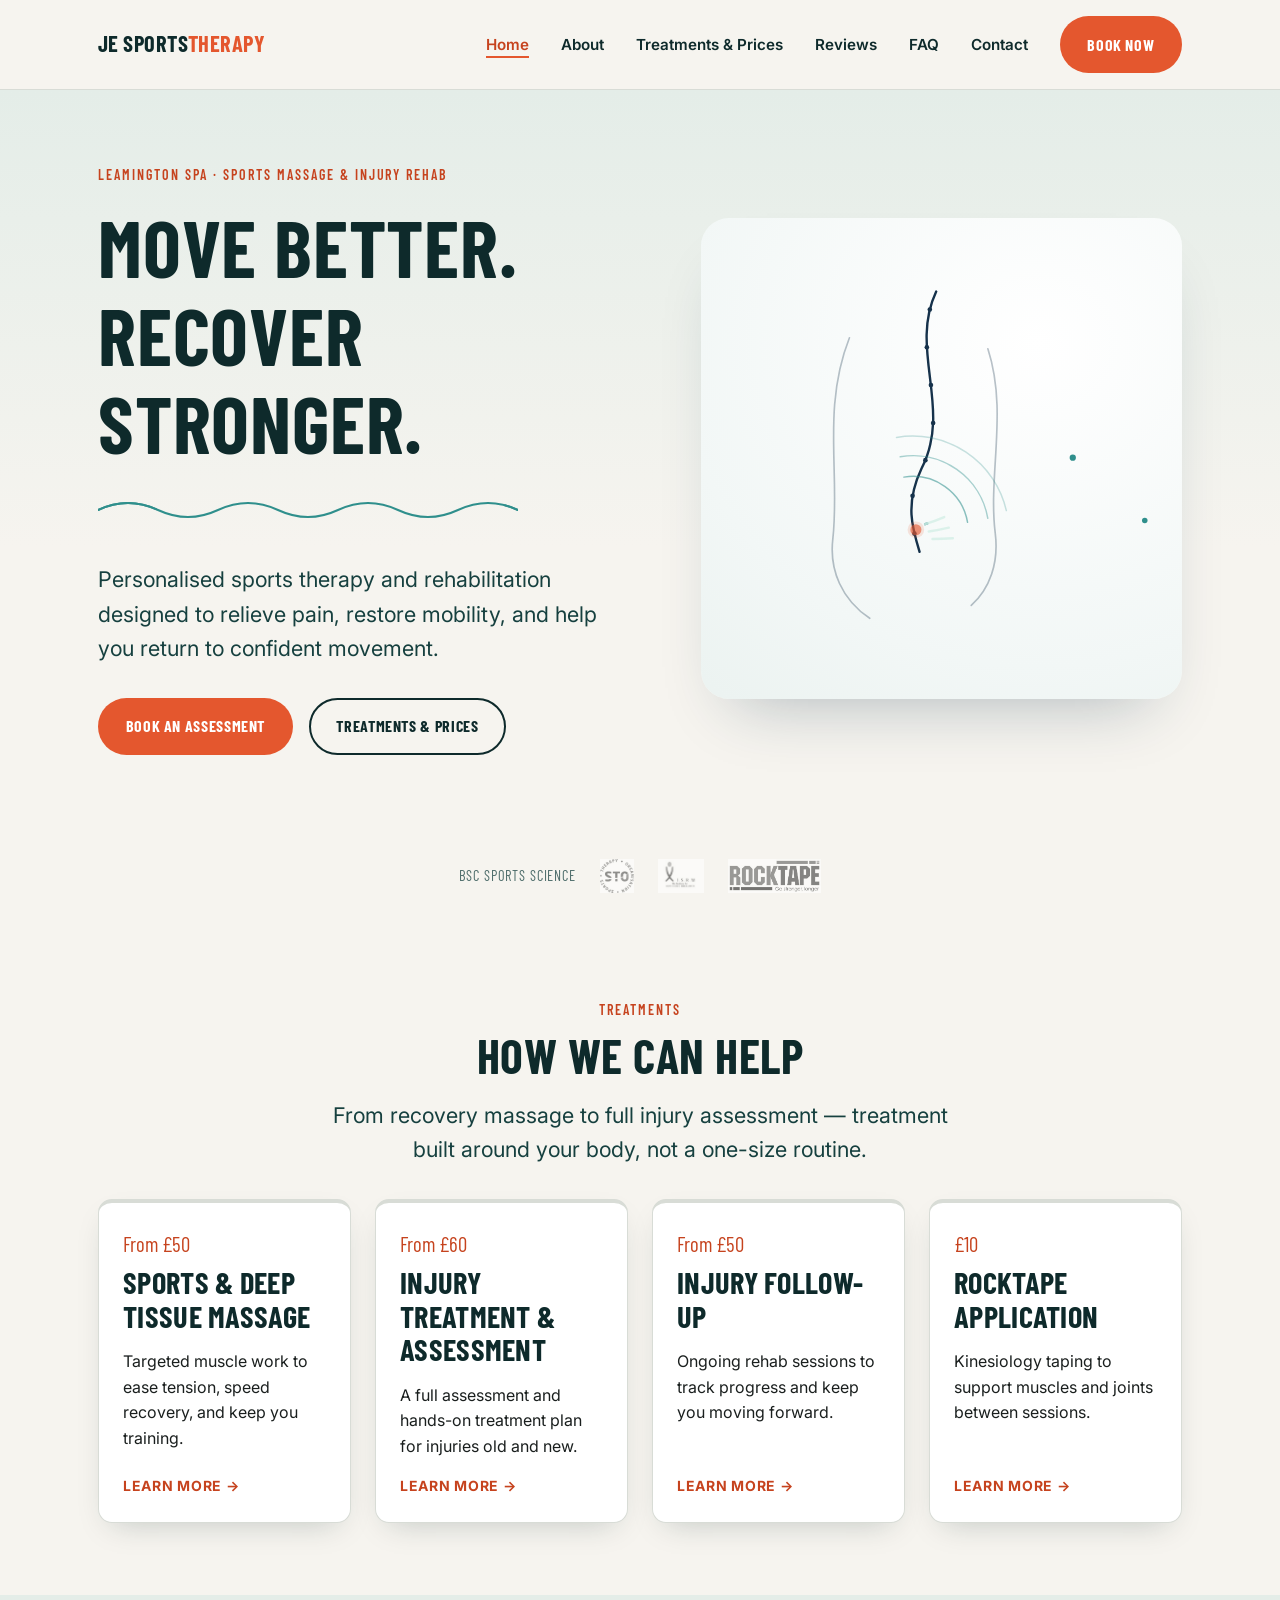
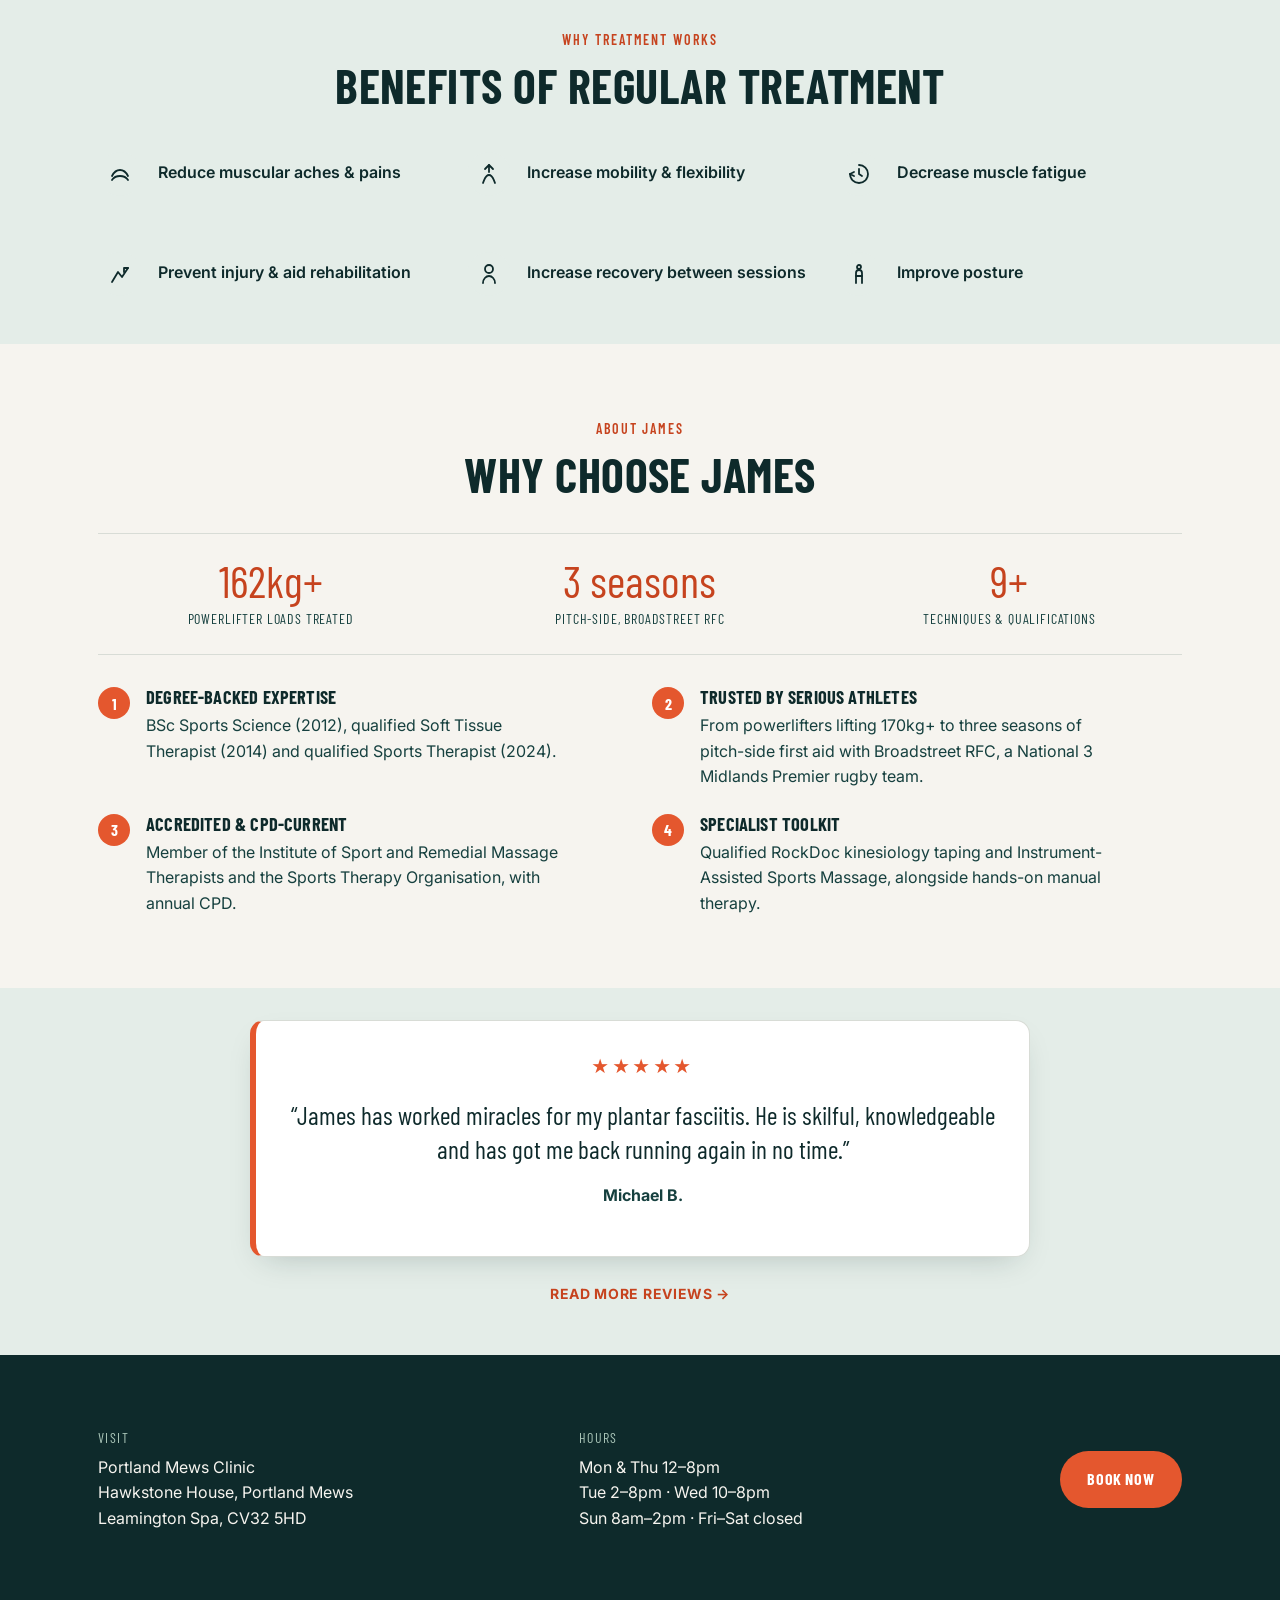
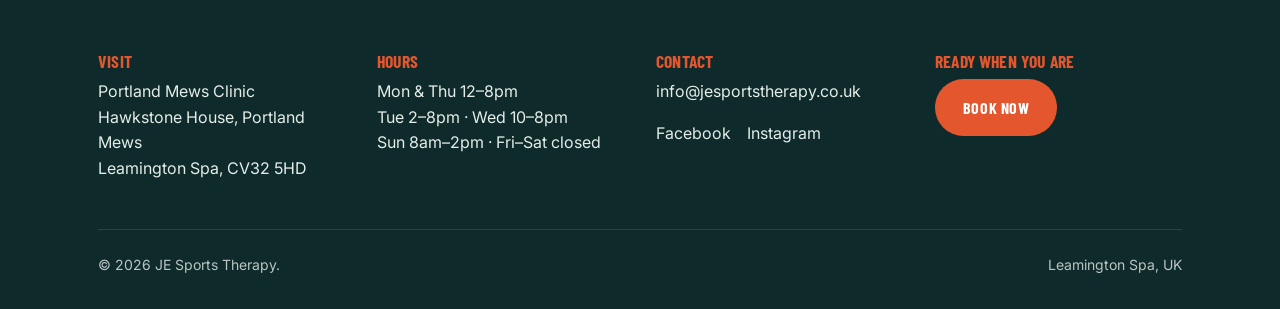
==== index.html @ d420718e "Rebuild hero as premium GSAP mobility diagram Replace the stick-figure SVG with a refined, abstract " ====
<!DOCTYPE html>
<html lang="en" class="no-js">
<head>
<meta charset="UTF-8">
<meta name="viewport" content="width=device-width, initial-scale=1">
<title>JE Sports Therapy | Sports Massage & Injury Rehab, Leamington Spa</title>
<meta name="description" content="Sports massage and injury rehabilitation in Leamington Spa with James Egginton — BSc Sports Science, qualified Sports Therapist. Book online today.">
<meta property="og:title" content="JE Sports Therapy | Leamington Spa">
<meta property="og:description" content="Move better. Recover faster. Sports massage and injury rehabilitation with James Egginton in Leamington Spa.">
<meta property="og:type" content="website">
<meta name="theme-color" content="#0E2A2B">
<link rel="icon" type="image/svg+xml" href="assets/img/favicon.svg">
<link rel="canonical" href="index.html">
<link rel="preconnect" href="https://fonts.googleapis.com">
<link rel="preconnect" href="https://fonts.gstatic.com" crossorigin>
<link href="https://fonts.googleapis.com/css2?family=Barlow+Condensed:wght@500;600;700&family=Inter:wght@400;500;600&display=swap" rel="stylesheet">
<link rel="stylesheet" href="assets/css/tokens.css">
<link rel="stylesheet" href="assets/css/main.css">
</head>
<body>
<a class="skip-link" href="#main">Skip to content</a>
<div class="scroll-progress" aria-hidden="true"><div class="scroll-progress__fill"></div></div>
<header class="site-header">
  <div class="container nav">
    <a class="nav__brand" href="index.html">JE Sports<span>Therapy</span></a>
    <button class="nav__toggle" aria-expanded="false" aria-controls="primary-nav" aria-label="Toggle menu">
      <span class="nav__toggle-icon"></span>
    </button>
    <ul class="nav__menu" id="primary-nav">
      <li><a href="index.html" aria-current="page">Home</a></li>
      <li><a href="about.html">About</a></li>
      <li><a href="treatments.html">Treatments &amp; Prices</a></li>
      <li><a href="reviews.html">Reviews</a></li>
      <li><a href="faq.html">FAQ</a></li>
      <li><a href="contact.html">Contact</a></li>
      <li><a class="btn btn--primary" href="https://bookings.rehabguru.com/ad3cec81c13830ea1363b7018253817f%3A33ec59064610941230f86f7d8b0f9f9fd371bcbf771bc233bffc8da3ef31e993" target="_blank" rel="noopener">Book Now</a></li>
    </ul>
  </div>
</header>

<main id="main">
<style>
  /* ==========================================================================
     Home page — hero SVG animation + page-specific layout
     Scoped to index.html only.
     ========================================================================== */

  /* ---- Hero ---- */
  .hero {
    position: relative;
    padding-block: var(--space-6) var(--space-6);
    overflow: hidden;
    background: linear-gradient(180deg, var(--color-sage-light) 0%, var(--color-bone) 62%);
  }
  .hero__inner {
    display: grid;
    grid-template-columns: 1.05fr 0.95fr;
    gap: var(--space-6);
    align-items: center;
  }
  .hero__eyebrow { margin-bottom: var(--space-2); }
  .hero__title {
    font-size: var(--fs-h1);
    margin-bottom: var(--space-3);
  }
  .hero__title .line { display: block; overflow: hidden; }
  .hero__title .line span {
    display: inline-block;
    opacity: 1;
    transform: none;
  }
  .hero__pulse {
    display: block;
    width: min(420px, 90%);
    height: 40px;
    margin: 0 0 var(--space-4);
  }
  .hero__pulse path {
    fill: none;
    stroke: #2f8f8c;
    stroke-width: 2;
    stroke-linecap: round;
    stroke-linejoin: round;
  }
  .hero__lead { margin-bottom: var(--space-4); }
  .hero__ctas {
    display: flex;
    flex-wrap: wrap;
    gap: var(--space-2);
  }

  .hero__art {
    position: relative;
    display: flex;
    align-items: center;
    justify-content: center;
    min-height: 340px;
  }
  .hero__art-frame {
    position: relative;
    width: min(500px, 100%);
    aspect-ratio: 1 / 1;
    border-radius: var(--radius-lg);
    overflow: hidden;
    background: radial-gradient(135% 120% at 70% 26%,
                  #ffffff 0%, #f2f7f6 56%, #e6efec 100%);
    box-shadow: 0 34px 64px -34px rgba(18, 50, 75, 0.32);
    display: flex;
    align-items: center;
    justify-content: center;
  }

  /* ==== Premium physiotherapy "mobility" animation =========================
     An abstract, elegant mobility diagram — not a figure. A suggested spine
     with vertebra nodes, soft torso contours, a set of range-of-motion arcs,
     a subtle warm "stiffness" point on the lower back, and layered gradient
     motion waves that flow out to the right (stiffness -> mobility). The draw
     + loop are handled by GSAP (script at the end of this file). This CSS only
     defines the RESTING (final) look, so if JS is off or the user prefers
     reduced motion, the full, correct diagram is shown — nothing hidden.

     Tune colours here; tune timing/positions via the CONFIG in the script. */
  .hero-anim {
    --c-navy:  #16324b;   /* deep navy — anatomical lines   */
    --c-teal:  #2f8f8c;   /* teal                           */
    --c-blue:  #5c9cc4;   /* soft blue                      */
    --c-green: #9fd0b4;   /* pale green                     */
    --c-pain:  var(--color-orange); /* muted warm accent    */
    width: 96%;
    height: 96%;
    overflow: visible;
  }

  /* Anatomical lines: spine + soft torso contours */
  .anim-line {
    fill: none; stroke: var(--c-navy);
    stroke-width: 2.6; stroke-linecap: round; stroke-linejoin: round;
  }
  .anim-contour {
    fill: none; stroke: var(--c-navy);
    stroke-width: 1.8; stroke-linecap: round; opacity: 0.3;
  }

  /* Range-of-motion arcs */
  .anim-arc { fill: none; stroke: var(--c-teal); stroke-width: 1.6; stroke-linecap: round; }
  .anim-arc--1 { opacity: 0.55; }
  .anim-arc--2 { opacity: 0.4; }
  .anim-arc--3 { opacity: 0.26; }

  /* Flowing motion waves (calm base) + a travelling highlight glow */
  .anim-wave { fill: none; stroke: url(#flowGrad); stroke-linecap: round; }
  .anim-wave--a { stroke-width: 2.6; opacity: 0.92; }
  .anim-wave--b { stroke-width: 2.3; opacity: 0.72; }
  .anim-wave--c { stroke-width: 2.0; opacity: 0.55; }
  .anim-wave--d { stroke-width: 1.7; opacity: 0.4; }
  .anim-glow { fill: none; stroke: #d3efe6; stroke-width: 2.6; stroke-linecap: round; opacity: 0; }

  /* Nodes: vertebrae + wave points */
  .anim-node { fill: var(--c-navy); }
  .anim-node--soft { fill: var(--c-teal); opacity: 0.85; }

  /* Stiffness / "pain" point — subtle warm accent, never dominant */
  .pain-halo { fill: var(--c-pain); opacity: 0.14; }
  .pain-dot  { fill: var(--c-pain); }
  .pain-halo, .pain-dot { transform-box: fill-box; transform-origin: center; }

  /* ---- Motion layer: only when the user allows animation ---- */
  @media (prefers-reduced-motion: no-preference) {
    .hero__title .line span {
      opacity: 0;
      transform: translateY(0.5em);
      animation: hero-word-in 0.7s var(--ease-out) forwards;
    }
    .hero__title .line:nth-child(1) span { animation-delay: 0.05s; }
    .hero__title .line:nth-child(2) span { animation-delay: 0.13s; }

    .hero__lead { opacity: 0; animation: hero-fade-up 0.7s var(--ease-out) 0.32s forwards; }
    .hero__ctas { opacity: 0; animation: hero-fade-up 0.7s var(--ease-out) 0.42s forwards; }
    .hero__pulse { opacity: 0; animation: hero-fade-up 0.5s var(--ease-out) 0.24s forwards; }

    .hero__art-frame {
      opacity: 0;
      transform: scale(0.96);
      animation: hero-fade-up 0.8s var(--ease-out) 0.2s forwards;
    }
    /* The mobility diagram itself (spine, arcs, waves, point) is animated by
       GSAP — see the script at the end of the file. */

    .hero__pulse-line {
      stroke-dasharray: 480;
      stroke-dashoffset: 480;
      animation: hero-pulse-draw 1s var(--ease-out) 0.15s forwards;
    }
    .hero__pulse-loop {
      opacity: 0;
      stroke-dasharray: 60 360;
      stroke-dashoffset: 0;
      animation: hero-fade-up 0.4s var(--ease-out) 1.2s forwards,
                 hero-pulse-loop 2.6s linear 1.4s infinite;
    }
  }

  @keyframes hero-word-in {
    to { opacity: 1; transform: translateY(0); }
  }
  @keyframes hero-fade-up {
    from { opacity: 0; transform: translateY(10px); }
    to { opacity: 1; transform: translateY(0); }
  }
  @keyframes hero-pulse-draw {
    to { stroke-dashoffset: 0; }
  }
  @keyframes hero-pulse-loop {
    from { stroke-dashoffset: 0; }
    to { stroke-dashoffset: -440; }
  }

  @media (max-width: 899px) {
    .hero__inner { grid-template-columns: 1fr; gap: var(--space-5); }
    .hero__art { order: -1; min-height: 220px; }
    .hero__art-frame { width: min(320px, 80%); }
  }

  /* ---- Stat strip ---- */
  .stat-strip {
    display: grid;
    grid-template-columns: repeat(3, 1fr);
    gap: var(--space-3);
    text-align: center;
    margin-block: var(--space-4);
    padding: var(--space-3) 0;
    border-top: 1px solid var(--color-line);
    border-bottom: 1px solid var(--color-line);
  }
  .stat-strip__num {
    font-family: var(--font-display);
    font-size: clamp(2rem, 3vw + 1rem, 2.8rem);
    color: var(--color-orange-dark);
    line-height: 1;
  }
  .stat-strip__label {
    font-size: var(--fs-small);
    text-transform: uppercase;
    letter-spacing: 0.06em;
    color: var(--color-petrol-light);
    font-family: var(--font-display);
    margin-top: 0.35em;
  }
  @media (max-width: 639px) {
    .stat-strip { grid-template-columns: 1fr; gap: var(--space-2); }
  }

  /* ---- Benefit icons ---- */
  .benefit {
    display: flex;
    align-items: flex-start;
    gap: var(--space-2);
    padding: var(--space-2) 0;
  }
  .benefit__icon {
    flex-shrink: 0;
    width: 44px;
    height: 44px;
    border-radius: 50%;
    background: var(--color-sage-light);
    color: var(--color-petrol);
    display: flex;
    align-items: center;
    justify-content: center;
  }
  .benefit__icon svg {
    width: 24px;
    height: 24px;
    stroke: currentColor;
    fill: none;
    stroke-width: 1.8;
    stroke-linecap: round;
    stroke-linejoin: round;
  }
  .benefit__label {
    font-weight: 600;
    color: var(--color-petrol);
    padding-top: 0.5em;
  }

  /* ---- Why choose James ---- */
  .why-grid {
    display: grid;
    grid-template-columns: repeat(2, 1fr);
    gap: var(--space-3);
  }
  .why-item {
    display: flex;
    gap: var(--space-2);
    align-items: flex-start;
  }
  .why-item__mark {
    flex-shrink: 0;
    width: 32px;
    height: 32px;
    border-radius: 50%;
    background: var(--color-orange);
    color: var(--color-white);
    font-family: var(--font-display);
    font-weight: 700;
    display: flex;
    align-items: center;
    justify-content: center;
    font-size: 1rem;
  }
  .why-item h3 { margin-bottom: 0.3em; font-size: 1.15rem; }
  .why-item p { margin: 0; color: var(--color-petrol-light); max-width: 42ch; }
  @media (max-width: 639px) {
    .why-grid { grid-template-columns: 1fr; }
  }

  /* ---- Review ---- */
  .review-card {
    max-width: 780px;
    margin-inline: auto;
    background: var(--color-white);
    border: 1px solid var(--color-line);
    border-left: 6px solid var(--color-orange);
    border-radius: var(--radius-md);
    padding: var(--space-4) var(--space-4);
    box-shadow: var(--shadow-card);
    text-align: center;
  }
  .review-card__quote {
    font-family: var(--font-display);
    font-size: clamp(1.25rem, 1.4vw + 1rem, 1.6rem);
    color: var(--color-petrol);
    line-height: 1.35;
    margin: 0 0 var(--space-2);
  }
  .review-card__quote::before { content: "\201C"; }
  .review-card__quote::after { content: "\201D"; }
  .review-card__stars {
    color: var(--color-orange);
    letter-spacing: 0.15em;
    margin-bottom: var(--space-2);
    font-size: 1.1rem;
  }
  .review-card__author {
    font-weight: 700;
    color: var(--color-petrol-light);
  }

  /* ---- Visit strip ---- */
  .visit {
    background: var(--color-petrol);
    color: var(--color-bone);
  }
  .visit h2 { color: var(--color-white); }
  .visit__grid {
    display: grid;
    grid-template-columns: 1fr 1fr auto;
    gap: var(--space-4);
    align-items: center;
  }
  .visit address { font-style: normal; }
  .visit__label {
    font-family: var(--font-display);
    text-transform: uppercase;
    letter-spacing: 0.1em;
    color: var(--color-sage);
    font-size: var(--fs-small);
    margin-bottom: 0.4em;
    display: block;
  }
  @media (max-width: 899px) {
    .visit__grid { grid-template-columns: 1fr; text-align: left; }
  }

  /* Services / benefits card link */
  .service-card {
    display: flex;
    flex-direction: column;
    height: 100%;
  }
  .service-card__price {
    font-family: var(--font-display);
    color: var(--color-orange-dark);
    font-size: 1.3rem;
    margin-bottom: 0.3em;
  }
  .service-card p.desc { flex-grow: 1; }
  .service-card__link {
    color: var(--color-orange-dark);
    font-weight: 700;
    text-decoration: none;
    font-size: var(--fs-small);
    text-transform: uppercase;
    letter-spacing: 0.05em;
  }
  .service-card__link:hover { text-decoration: underline; }
</style>

<!-- ================= HERO ================= -->
<section class="hero">
  <div class="container hero__inner">
    <div>
      <span class="eyebrow hero__eyebrow">Leamington Spa &middot; Sports Massage &amp; Injury Rehab</span>
      <h1 class="hero__title">
        <span class="line"><span>Move Better.</span></span>
        <span class="line"><span>Recover Stronger.</span></span>
      </h1>
      <svg class="hero__pulse" viewBox="0 0 420 40" aria-hidden="true" focusable="false">
        <path class="hero__pulse-line" d="M0 20 Q 30 6 60 20 T 120 20 T 180 20 T 240 20 T 300 20 T 360 20 T 420 20" />
        <path class="hero__pulse-loop" d="M0 20 Q 30 6 60 20 T 120 20 T 180 20 T 240 20 T 300 20 T 360 20 T 420 20" />
      </svg>
      <p class="lead hero__lead">Personalised sports therapy and rehabilitation designed to relieve pain, restore mobility, and help you return to confident movement.</p>
      <div class="hero__ctas">
        <a class="btn btn--primary" href="https://bookings.rehabguru.com/ad3cec81c13830ea1363b7018253817f%3A33ec59064610941230f86f7d8b0f9f9fd371bcbf771bc233bffc8da3ef31e993" target="_blank" rel="noopener">Book an Assessment</a>
        <a class="btn btn--ghost" href="treatments.html">Treatments &amp; Prices</a>
      </div>
    </div>
    <div class="hero__art" aria-hidden="true">
      <div class="hero__art-frame">
        <!-- ===== Premium abstract "mobility" diagram (drawn & looped by GSAP) ===== -->
        <svg class="hero-anim" viewBox="0 0 500 500" preserveAspectRatio="xMidYMid meet" focusable="false">
          <defs>
            <!-- Motion-wave gradient: teal -> soft blue -> pale green, left to right -->
            <linearGradient id="flowGrad" gradientUnits="userSpaceOnUse" x1="210" y1="320" x2="500" y2="230">
              <stop offset="0"   stop-color="#2f8f8c" />
              <stop offset="0.5" stop-color="#5c9cc4" />
              <stop offset="1"   stop-color="#9fd0b4" />
            </linearGradient>
          </defs>

          <!-- Soft torso contours (back + front) — the body is suggested, not drawn -->
          <path class="anim-contour" d="M150,120 C 120,196 140,268 132,338 C 128,372 142,404 172,424" />
          <path class="anim-contour" d="M300,132 C 322,200 300,268 308,332 C 312,364 302,392 282,410" />

          <!-- Spine: an elegant natural curve; vertebra nodes are placed on it by JS -->
          <path id="spine" class="anim-line" d="M244,70 C 214,134 262,196 228,262 C 210,300 218,326 226,352" />

          <!-- Range-of-motion arcs around the lower-back / hip, opening up & right -->
          <path class="anim-arc anim-arc--1" d="M209,271 A60,60 0 0 1 278,320" />
          <path class="anim-arc anim-arc--2" d="M205,249 A82,82 0 0 1 300,316" />
          <path class="anim-arc anim-arc--3" d="M201,228 A104,104 0 0 1 321,312" />

          <!-- Motion waves: flow out to the right, tight curves easing into broad arcs -->
          <path class="anim-wave anim-wave--a" d="M232,322 C 300,300 330,258 392,250 C 430,245 452,262 486,248" />
          <path class="anim-wave anim-wave--b" d="M236,330 C 316,318 356,274 420,286 C 452,292 470,276 492,290" />
          <path class="anim-wave anim-wave--c" d="M240,338 C 330,338 380,298 470,318 C 484,321 490,318 496,322" />
          <path class="anim-wave anim-wave--d" d="M244,346 C 340,362 402,330 492,352" />

          <!-- Travelling highlight twins of each wave (light pulse of movement) -->
          <path class="anim-glow" d="M232,322 C 300,300 330,258 392,250 C 430,245 452,262 486,248" />
          <path class="anim-glow" d="M236,330 C 316,318 356,274 420,286 C 452,292 470,276 492,290" />
          <path class="anim-glow" d="M240,338 C 330,338 380,298 470,318 C 484,321 490,318 496,322" />

          <!-- Small controlled node points on the flow -->
          <circle class="anim-node anim-node--soft" cx="392" cy="250" r="3.4" />
          <circle class="anim-node anim-node--soft" cx="470" cy="318" r="3" />

          <!-- Vertebra nodes get appended here by the script -->
          <g class="vertebrae"></g>

          <!-- Stiffness / "pain" point on the lower back — subtle warm accent -->
          <circle class="pain-halo" cx="222" cy="328" r="16" />
          <circle class="pain-dot"  cx="222" cy="328" r="6" />
        </svg>
      </div>
    </div>
  </div>
</section>

<!-- ================= TRUST BAR ================= -->
<section class="section--tight" data-reveal="up">
  <div class="container">
    <div class="badge-row">
      <span class="badge">BSc Sports Science</span>
      <span class="badge badge--logo"><img src="assets/img/badges/sports-therapy-organisation.jpg" alt="Sports Therapy Organisation member"></span>
      <span class="badge badge--logo"><img src="assets/img/badges/isrm.jpg" alt="Institute for Soft Tissue Therapists (ISRM) member"></span>
      <span class="badge badge--logo"><img src="assets/img/badges/rocktape.jpg" alt="RockDoc certified — Rocktape kinesiology taping"></span>
    </div>
  </div>
</section>

<!-- ================= SERVICES ================= -->
<section class="section" aria-labelledby="services-heading">
  <div class="container">
    <div class="text-center" data-reveal="up" style="max-width:640px;margin-inline:auto;">
      <span class="eyebrow">Treatments</span>
      <h2 id="services-heading">How we can help</h2>
      <p class="lead" style="margin-inline:auto;">From recovery massage to full injury assessment &mdash; treatment built around your body, not a one-size routine.</p>
    </div>
    <div class="grid grid--4" style="margin-top:var(--space-4);">
      <div class="card service-card" data-reveal="up" data-reveal-delay="1">
        <div class="service-card__price">From &pound;50</div>
        <h3>Sports &amp; Deep Tissue Massage</h3>
        <p class="desc">Targeted muscle work to ease tension, speed recovery, and keep you training.</p>
        <a class="service-card__link" href="treatments.html">Learn more &rarr;</a>
      </div>
      <div class="card service-card" data-reveal="up" data-reveal-delay="2">
        <div class="service-card__price">From &pound;60</div>
        <h3>Injury Treatment &amp; Assessment</h3>
        <p class="desc">A full assessment and hands-on treatment plan for injuries old and new.</p>
        <a class="service-card__link" href="treatments.html">Learn more &rarr;</a>
      </div>
      <div class="card service-card" data-reveal="up" data-reveal-delay="3">
        <div class="service-card__price">From &pound;50</div>
        <h3>Injury Follow-Up</h3>
        <p class="desc">Ongoing rehab sessions to track progress and keep you moving forward.</p>
        <a class="service-card__link" href="treatments.html">Learn more &rarr;</a>
      </div>
      <div class="card service-card" data-reveal="up" data-reveal-delay="4">
        <div class="service-card__price">&pound;10</div>
        <h3>Rocktape Application</h3>
        <p class="desc">Kinesiology taping to support muscles and joints between sessions.</p>
        <a class="service-card__link" href="treatments.html">Learn more &rarr;</a>
      </div>
    </div>
  </div>
</section>

<!-- ================= BENEFITS ================= -->
<section class="section section--tight" style="background:var(--color-sage-light);">
  <div class="container">
    <div class="text-center" data-reveal="up" style="max-width:640px;margin-inline:auto;">
      <span class="eyebrow">Why treatment works</span>
      <h2>Benefits of regular treatment</h2>
    </div>
    <div class="grid grid--3" style="margin-top:var(--space-3);">
      <div class="benefit" data-reveal="up" data-reveal-delay="1">
        <span class="benefit__icon">
          <svg viewBox="0 0 24 24"><path d="M4 14c2-4 4-6 8-6s6 2 8 6" /><path d="M4 18c2-3 4-4 8-4s6 1 8 4" /></svg>
        </span>
        <span class="benefit__label">Reduce muscular aches &amp; pains</span>
      </div>
      <div class="benefit" data-reveal="up" data-reveal-delay="2">
        <span class="benefit__icon">
          <svg viewBox="0 0 24 24"><path d="M12 3v7" /><path d="M8 7l4-4 4 4" /><path d="M6 21c2-6 4-8 6-8s4 2 6 8" /></svg>
        </span>
        <span class="benefit__label">Increase mobility &amp; flexibility</span>
      </div>
      <div class="benefit" data-reveal="up" data-reveal-delay="3">
        <span class="benefit__icon">
          <svg viewBox="0 0 24 24"><path d="M3 12a9 9 0 1 0 9-9" /><path d="M3 12l4-2m-4 2l4 2" /><path d="M12 7v5l3 2" /></svg>
        </span>
        <span class="benefit__label">Decrease muscle fatigue</span>
      </div>
      <div class="benefit" data-reveal="up" data-reveal-delay="4">
        <span class="benefit__icon">
          <svg viewBox="0 0 24 24"><path d="M4 20l6-10 4 5 6-9" /><path d="M20 6h-4v4" /></svg>
        </span>
        <span class="benefit__label">Prevent injury &amp; aid rehabilitation</span>
      </div>
      <div class="benefit" data-reveal="up" data-reveal-delay="1">
        <span class="benefit__icon">
          <svg viewBox="0 0 24 24"><path d="M12 3a4 4 0 0 1 0 8 4 4 0 0 1 0-8z" /><path d="M6 21c0-4 3-7 6-7s6 3 6 7" /></svg>
        </span>
        <span class="benefit__label">Increase recovery between sessions</span>
      </div>
      <div class="benefit" data-reveal="up" data-reveal-delay="2">
        <span class="benefit__icon">
          <svg viewBox="0 0 24 24"><path d="M9 21V11a3 3 0 0 1 6 0v10" /><path d="M9 14h6" /><circle cx="12" cy="5" r="2" /></svg>
        </span>
        <span class="benefit__label">Improve posture</span>
      </div>
    </div>
  </div>
</section>

<!-- ================= WHY CHOOSE JAMES ================= -->
<section class="section">
  <div class="container">
    <div class="text-center" data-reveal="up" style="max-width:640px;margin-inline:auto;">
      <span class="eyebrow">About James</span>
      <h2>Why choose James</h2>
    </div>

    <div class="stat-strip" data-reveal="fade">
      <div>
        <div class="stat-strip__num"><span data-counter="170" data-counter-suffix="kg+">0</span></div>
        <div class="stat-strip__label">Powerlifter loads treated</div>
      </div>
      <div>
        <div class="stat-strip__num"><span data-counter="3" data-counter-suffix=" seasons">0</span></div>
        <div class="stat-strip__label">Pitch-side, Broadstreet RFC</div>
      </div>
      <div>
        <div class="stat-strip__num"><span data-counter="9" data-counter-suffix="+">0</span></div>
        <div class="stat-strip__label">Techniques &amp; qualifications</div>
      </div>
    </div>

    <div class="why-grid" style="margin-top:var(--space-4);">
      <div class="why-item" data-reveal="left" data-reveal-delay="1">
        <span class="why-item__mark">1</span>
        <div>
          <h3>Degree-backed expertise</h3>
          <p>BSc Sports Science (2012), qualified Soft Tissue Therapist (2014) and qualified Sports Therapist (2024).</p>
        </div>
      </div>
      <div class="why-item" data-reveal="right" data-reveal-delay="1">
        <span class="why-item__mark">2</span>
        <div>
          <h3>Trusted by serious athletes</h3>
          <p>From powerlifters lifting 170kg+ to three seasons of pitch-side first aid with Broadstreet RFC, a National 3 Midlands Premier rugby team.</p>
        </div>
      </div>
      <div class="why-item" data-reveal="left" data-reveal-delay="2">
        <span class="why-item__mark">3</span>
        <div>
          <h3>Accredited &amp; CPD-current</h3>
          <p>Member of the Institute of Sport and Remedial Massage Therapists and the Sports Therapy Organisation, with annual CPD.</p>
        </div>
      </div>
      <div class="why-item" data-reveal="right" data-reveal-delay="2">
        <span class="why-item__mark">4</span>
        <div>
          <h3>Specialist toolkit</h3>
          <p>Qualified RockDoc kinesiology taping and Instrument-Assisted Sports Massage, alongside hands-on manual therapy.</p>
        </div>
      </div>
    </div>
  </div>
</section>

<!-- ================= REVIEW ================= -->
<section class="section section--tight" style="background:var(--color-sage-light);">
  <div class="container">
    <div class="review-card" data-reveal="scale">
      <div class="review-card__stars" aria-hidden="true">&#9733;&#9733;&#9733;&#9733;&#9733;</div>
      <p class="review-card__quote">James has worked miracles for my plantar fasciitis. He is skilful, knowledgeable and has got me back running again in no time.</p>
      <p class="review-card__author">Michael B.</p>
    </div>
    <p class="text-center" data-reveal="up" style="margin-top:var(--space-3);">
      <a class="service-card__link" href="reviews.html">Read more reviews &rarr;</a>
    </p>
  </div>
</section>

<!-- ================= VISIT STRIP ================= -->
<section class="section visit">
  <div class="container visit__grid">
    <address data-reveal="up">
      <span class="visit__label">Visit</span>
      Portland Mews Clinic<br>
      Hawkstone House, Portland Mews<br>
      Leamington Spa, CV32 5HD
    </address>
    <div data-reveal="up" data-reveal-delay="1">
      <span class="visit__label">Hours</span>
      Mon &amp; Thu 12&ndash;8pm<br>
      Tue 2&ndash;8pm &middot; Wed 10&ndash;8pm<br>
      Sun 8am&ndash;2pm &middot; Fri&ndash;Sat closed
    </div>
    <div data-reveal="up" data-reveal-delay="2">
      <a class="btn btn--primary" href="https://bookings.rehabguru.com/ad3cec81c13830ea1363b7018253817f%3A33ec59064610941230f86f7d8b0f9f9fd371bcbf771bc233bffc8da3ef31e993" target="_blank" rel="noopener">Book Now</a>
    </div>
  </div>
</section>
</main>

<footer class="site-footer">
  <div class="container">
    <div class="footer-grid">
      <div>
        <h3>Visit</h3>
        <p>Portland Mews Clinic<br>Hawkstone House, Portland Mews<br>Leamington Spa, CV32 5HD</p>
      </div>
      <div>
        <h3>Hours</h3>
        <p>Mon &amp; Thu 12&ndash;8pm<br>Tue 2&ndash;8pm &middot; Wed 10&ndash;8pm<br>Sun 8am&ndash;2pm &middot; Fri&ndash;Sat closed</p>
      </div>
      <div>
        <h3>Contact</h3>
        <p><a href="mailto:info@jesportstherapy.co.uk">info@jesportstherapy.co.uk</a></p>
        <ul class="footer-social">
          <li><a href="https://www.facebook.com/JESporttherapy" target="_blank" rel="noopener">Facebook</a></li>
          <li><a href="https://www.instagram.com/je_sportstherapy/" target="_blank" rel="noopener">Instagram</a></li>
        </ul>
      </div>
      <div>
        <h3>Ready when you are</h3>
        <a class="btn btn--primary" href="https://bookings.rehabguru.com/ad3cec81c13830ea1363b7018253817f%3A33ec59064610941230f86f7d8b0f9f9fd371bcbf771bc233bffc8da3ef31e993" target="_blank" rel="noopener">Book Now</a>
      </div>
    </div>
    <div class="footer-bottom">
      <span>&copy; 2026 JE Sports Therapy.</span>
      <span>Leamington Spa, UK</span>
    </div>
  </div>
</footer>
<script src="assets/js/main.js"></script>

<!-- ===== Premium hero mobility animation (GSAP) =============================
     Draws the abstract diagram in, then loops a gentle pulse on the stiffness
     point and a highlight travelling along each motion wave. All tunable knobs
     live in CONFIG. With JS off or prefers-reduced-motion, the CSS resting
     state already shows the full, correct diagram — so we simply don't animate.
     GSAP is a static CDN script (fine for GitHub Pages). -->
<script src="https://cdnjs.cloudflare.com/ajax/libs/gsap/3.12.5/gsap.min.js"></script>
<script>
(function () {
  "use strict";

  /* ---- Tunable settings ---- */
  var CONFIG = {
    vertebraCount: 7,      // number of nodes placed along the spine
    drawDuration: 1.3,     // seconds to draw the spine/contours
    drawStagger: 0.14,
    arcDuration: 1.0,
    arcStagger: 0.16,
    waveDuration: 1.9,     // seconds to draw the motion waves
    waveStagger: 0.26,
    glowDuration: 3.4,     // seconds for a highlight to travel a wave
    glowStagger: 0.55,
    pulsePeriod: 2.6       // seconds for one stiffness-point pulse
  };

  function init() {
    var svg = document.querySelector('.hero-anim');
    if (!svg) return;
    var SVGNS = 'http://www.w3.org/2000/svg';

    /* Place vertebra nodes precisely on the spine curve (works with or
       without GSAP, so the resting diagram gets them too). */
    var spine = svg.querySelector('#spine');
    var vertGroup = svg.querySelector('.vertebrae');
    if (spine && vertGroup && !vertGroup.childNodes.length) {
      var total = spine.getTotalLength();
      for (var i = 0; i < CONFIG.vertebraCount; i++) {
        var pt = spine.getPointAtLength(total * (i + 0.5) / CONFIG.vertebraCount);
        var c = document.createElementNS(SVGNS, 'circle');
        c.setAttribute('cx', pt.x.toFixed(1));
        c.setAttribute('cy', pt.y.toFixed(1));
        c.setAttribute('r', '2.5');
        c.setAttribute('class', 'anim-node');
        vertGroup.appendChild(c);
      }
    }

    var reduce = window.matchMedia('(prefers-reduced-motion: reduce)').matches;
    if (reduce || !window.gsap) return;   // CSS already shows the final state

    var gsap = window.gsap;
    var lines = svg.querySelectorAll('.anim-line, .anim-contour');
    var arcs  = svg.querySelectorAll('.anim-arc');
    var waves = svg.querySelectorAll('.anim-wave');
    var glows = svg.querySelectorAll('.anim-glow');
    var nodes = svg.querySelectorAll('.anim-node');
    var painDot = svg.querySelector('.pain-dot');
    var painHalo = svg.querySelector('.pain-halo');

    /* Prime "draw-in" paths: a single full-length dash, offset out of view. */
    function prime(el) {
      var L = el.getTotalLength();
      el.style.strokeDasharray = L;
      el.style.strokeDashoffset = L;
      return L;
    }
    lines.forEach(prime);
    arcs.forEach(prime);
    waves.forEach(prime);
    /* Animate opacity + the radius ATTRIBUTE (not transforms) — keeps the SVG
       circles perfectly in place and concentric, which scale transforms don't. */
    gsap.set(nodes, { opacity: 0 });
    gsap.set([painDot, painHalo], { opacity: 0 });

    /* ---- Intro: anatomy, arcs, point, then the motion waves flow out ---- */
    var tl = gsap.timeline({ defaults: { ease: 'power2.out' } });
    tl.to(lines, { strokeDashoffset: 0, duration: CONFIG.drawDuration, stagger: CONFIG.drawStagger })
      .to(nodes, { opacity: 1, duration: 0.5, stagger: 0.05 }, '-=0.7')
      .to(arcs,  { strokeDashoffset: 0, duration: CONFIG.arcDuration, stagger: CONFIG.arcStagger }, '-=0.7')
      .to(painHalo, { opacity: 0.14, duration: 0.6 }, '-=0.8')
      .to(painDot,  { opacity: 1, duration: 0.5 }, '-=0.45')
      .to(waves, { strokeDashoffset: 0, duration: CONFIG.waveDuration, stagger: CONFIG.waveStagger, ease: 'power1.inOut' }, '-=0.5');

    /* ---- Loop: gentle pulse on the stiffness point (radius, not scale) ---- */
    gsap.to(painDot, {
      attr: { r: 4.4 }, duration: CONFIG.pulsePeriod / 2,
      ease: 'sine.inOut', yoyo: true, repeat: -1, delay: 2.4
    });
    gsap.fromTo(painHalo,
      { attr: { r: 9 }, opacity: 0.26 },
      { attr: { r: 34 }, opacity: 0, duration: CONFIG.pulsePeriod,
        ease: 'sine.out', repeat: -1, delay: 2.4 });

    /* ---- Loop: a soft highlight travels along each wave (movement flowing) ---- */
    glows.forEach(function (g, i) {
      var L = g.getTotalLength();
      g.style.strokeDasharray = '22 ' + L;   // one short segment + long gap
      g.style.strokeDashoffset = 0;
      gsap.set(g, { opacity: 0.8 });
      gsap.to(g, {
        strokeDashoffset: -(L + 22),
        duration: CONFIG.glowDuration + i * 0.5,
        ease: 'none', repeat: -1, delay: 2.6 + i * CONFIG.glowStagger
      });
    });
  }

  if (document.readyState === 'loading') {
    document.addEventListener('DOMContentLoaded', init);
  } else {
    init();
  }
})();
</script>
</body>
</html>
---- assets/css/tokens.css ----
/* ==========================================================================
   Design tokens — JE Sports Therapy
   Palette: clinical trust (petrol) + athletic energy (tape orange) + recovery calm (sage)
   ========================================================================== */

:root {
  /* Colors */
  --color-petrol: #0E2A2B;
  --color-petrol-light: #16403F;
  --color-bone: #F6F4EF;
  --color-orange: #E4572E;
  --color-orange-dark: #C6431E;
  --color-sage: #A9C5B8;
  --color-sage-light: #E4EDE8;
  --color-ink: #1A1F1E;
  --color-line: #D8DCD6;
  --color-white: #FFFFFF;

  /* Typography */
  --font-display: "Barlow Condensed", "Arial Narrow", sans-serif;
  --font-body: "Inter", -apple-system, BlinkMacSystemFont, "Segoe UI", sans-serif;

  --fs-h1: clamp(2.6rem, 5vw + 1rem, 5rem);
  --fs-h2: clamp(1.9rem, 3vw + 1rem, 3rem);
  --fs-h3: clamp(1.4rem, 1.5vw + 1rem, 1.9rem);
  --fs-lead: clamp(1.1rem, 1vw + 0.8rem, 1.35rem);
  --fs-body: 1rem;
  --fs-small: 0.875rem;

  --lh-tight: 1.1;
  --lh-body: 1.6;

  /* Spacing scale */
  --space-1: 0.5rem;
  --space-2: 1rem;
  --space-3: 1.5rem;
  --space-4: 2rem;
  --space-5: 3rem;
  --space-6: 4.5rem;
  --space-7: 7rem;

  /* Layout */
  --container-width: 1180px;
  --container-pad: clamp(1.25rem, 4vw, 3rem);
  --radius-sm: 6px;
  --radius-md: 14px;
  --radius-lg: 28px;

  /* Shadows */
  --shadow-card: 0 12px 30px -14px rgba(14, 42, 43, 0.25);
  --shadow-card-hover: 0 20px 40px -14px rgba(14, 42, 43, 0.35);

  /* Motion */
  --ease-out: cubic-bezier(0.22, 1, 0.36, 1);
  --dur-fast: 200ms;
  --dur-med: 500ms;
  --dur-slow: 1200ms;

  /* Breakpoints (reference only, used in comments): 640 / 900 / 1200 */
}
---- assets/css/main.css ----
/* ==========================================================================
   JE Sports Therapy — shared stylesheet
   Reset, layout, nav, footer, buttons, cards, reveal-on-scroll system.
   Page-specific styles live inline in each page's <style> block.
   ========================================================================== */

/* ---- Reset ---- */
*, *::before, *::after { box-sizing: border-box; }
html { scroll-behavior: smooth; }
@media (prefers-reduced-motion: reduce) {
  html { scroll-behavior: auto; }
  *, *::before, *::after {
    animation-duration: 0.001ms !important;
    animation-iteration-count: 1 !important;
    transition-duration: 0.001ms !important;
    scroll-behavior: auto !important;
  }
}
body {
  margin: 0;
  background: var(--color-bone);
  color: var(--color-ink);
  font-family: var(--font-body);
  font-size: var(--fs-body);
  line-height: var(--lh-body);
  -webkit-font-smoothing: antialiased;
}
img, svg { max-width: 100%; display: block; }
h1, h2, h3, h4 {
  font-family: var(--font-display);
  line-height: var(--lh-tight);
  text-transform: uppercase;
  letter-spacing: 0.01em;
  margin: 0 0 var(--space-2);
  color: var(--color-petrol);
}
h1 { font-size: var(--fs-h1); }
h2 { font-size: var(--fs-h2); }
h3 { font-size: var(--fs-h3); }
p { margin: 0 0 var(--space-2); }
a { color: inherit; }
ul, ol { padding-left: 1.2em; }
button { font-family: inherit; }

/* ---- Focus ---- */
:focus-visible {
  outline: 2px solid var(--color-orange);
  outline-offset: 3px;
  border-radius: 4px;
}

/* ---- Skip link ---- */
.skip-link {
  position: absolute;
  left: -9999px;
  top: 0;
  background: var(--color-orange);
  color: var(--color-white);
  padding: var(--space-1) var(--space-2);
  z-index: 200;
  border-radius: 0 0 var(--radius-sm) 0;
  font-weight: 600;
}
.skip-link:focus { left: 0; }

/* ---- Layout helpers ---- */
.container {
  max-width: var(--container-width);
  margin-inline: auto;
  padding-inline: var(--container-pad);
}
.section { padding-block: var(--space-6); }
.section--tight { padding-block: var(--space-4); }
.lead {
  font-size: var(--fs-lead);
  color: var(--color-petrol-light);
  max-width: 60ch;
}
.eyebrow {
  display: inline-block;
  font-family: var(--font-display);
  text-transform: uppercase;
  letter-spacing: 0.14em;
  color: var(--color-orange-dark);
  font-size: var(--fs-small);
  font-weight: 600;
  margin-bottom: var(--space-1);
}
.text-center { text-align: center; }
.visually-hidden {
  position: absolute; width: 1px; height: 1px; overflow: hidden;
  clip: rect(0 0 0 0); white-space: nowrap;
}

/* ---- Scroll progress line (desktop cohesion device) ---- */
.scroll-progress {
  position: fixed;
  left: 0;
  top: 0;
  width: 3px;
  height: 100vh;
  z-index: 90;
  pointer-events: none;
  display: none;
}
.scroll-progress__fill {
  width: 100%;
  height: var(--progress, 0%);
  background: var(--color-orange);
  transition: height 80ms linear;
}
@media (min-width: 900px) {
  .scroll-progress { display: block; }
}

/* ---- Header / Nav ---- */
.site-header {
  position: sticky;
  top: 0;
  z-index: 100;
  background: var(--color-bone);
  border-bottom: 1px solid var(--color-line);
}
.nav {
  display: flex;
  align-items: center;
  justify-content: space-between;
  padding-block: var(--space-2);
  gap: var(--space-3);
}
.nav__brand {
  font-family: var(--font-display);
  text-transform: uppercase;
  font-weight: 700;
  font-size: 1.4rem;
  letter-spacing: 0.02em;
  color: var(--color-petrol);
  text-decoration: none;
  white-space: nowrap;
}
.nav__brand span { color: var(--color-orange); }
.nav__toggle {
  display: none;
  background: none;
  border: 2px solid var(--color-petrol);
  border-radius: var(--radius-sm);
  width: 44px;
  height: 44px;
  align-items: center;
  justify-content: center;
  cursor: pointer;
}
.nav__toggle-icon,
.nav__toggle-icon::before,
.nav__toggle-icon::after {
  display: block;
  width: 20px;
  height: 2px;
  background: var(--color-petrol);
  position: relative;
  transition: transform var(--dur-fast) var(--ease-out), opacity var(--dur-fast);
}
.nav__toggle-icon::before { content: ""; position: absolute; top: -6px; }
.nav__toggle-icon::after { content: ""; position: absolute; top: 6px; }
.nav__toggle[aria-expanded="true"] .nav__toggle-icon { background: transparent; }
.nav__toggle[aria-expanded="true"] .nav__toggle-icon::before { transform: translateY(6px) rotate(45deg); }
.nav__toggle[aria-expanded="true"] .nav__toggle-icon::after { transform: translateY(-6px) rotate(-45deg); }

.nav__menu {
  display: flex;
  align-items: center;
  gap: var(--space-4);
  list-style: none;
  margin: 0;
  padding: 0;
}
.nav__menu a:not(.btn) {
  text-decoration: none;
  font-weight: 600;
  font-size: 0.95rem;
  color: var(--color-petrol);
  position: relative;
  padding-bottom: 4px;
}
.nav__menu a:not(.btn)::after {
  content: "";
  position: absolute;
  left: 0; bottom: 0;
  width: 0;
  height: 2px;
  background: var(--color-orange);
  transition: width var(--dur-fast) var(--ease-out);
}
.nav__menu a:not(.btn):hover::after,
.nav__menu a[aria-current="page"]::after { width: 100%; }
.nav__menu a[aria-current="page"] { color: var(--color-orange-dark); }

@media (max-width: 899px) {
  .nav__toggle { display: inline-flex; }
  .nav__menu {
    position: fixed;
    inset: 68px 0 0 0;
    background: var(--color-bone);
    flex-direction: column;
    align-items: flex-start;
    padding: var(--space-4) var(--container-pad);
    gap: var(--space-3);
    transform: translateX(100%);
    transition: transform var(--dur-med) var(--ease-out);
    overflow-y: auto;
  }
  .nav__menu[data-open="true"] { transform: translateX(0); }
}

/* ---- Buttons ---- */
.btn {
  display: inline-flex;
  align-items: center;
  gap: 0.5em;
  text-decoration: none;
  font-weight: 700;
  font-family: var(--font-display);
  text-transform: uppercase;
  letter-spacing: 0.04em;
  font-size: 1rem;
  padding: 0.85em 1.6em;
  border-radius: 999px;
  border: 2px solid transparent;
  cursor: pointer;
  position: relative;
  overflow: hidden;
  isolation: isolate;
  min-height: 44px;
}
.btn::before {
  content: "";
  position: absolute;
  inset: 0;
  z-index: -1;
  transform: translateX(-101%) skewX(-12deg);
  transition: transform var(--dur-med) var(--ease-out);
}
.btn:hover::before,
.btn:focus-visible::before { transform: translateX(0) skewX(-12deg); }

.btn--primary {
  background: var(--color-orange);
  color: var(--color-white);
}
.btn--primary::before { background: var(--color-orange-dark); }

.btn--ghost {
  background: transparent;
  border-color: currentColor;
  color: var(--color-petrol);
}
.btn--ghost::before { background: var(--color-petrol); }
.btn--ghost:hover, .btn--ghost:focus-visible { color: var(--color-white); }

.btn--on-dark { color: var(--color-bone); border-color: var(--color-bone); }
.btn--on-dark::before { background: var(--color-bone); }
.btn--on-dark:hover, .btn--on-dark:focus-visible { color: var(--color-petrol); }

/* ---- Cards ---- */
.card {
  background: var(--color-white);
  border: 1px solid var(--color-line);
  border-top: 4px solid var(--color-line);
  border-radius: var(--radius-md);
  padding: var(--space-3);
  box-shadow: var(--shadow-card);
  transition: transform var(--dur-fast) var(--ease-out),
              box-shadow var(--dur-fast) var(--ease-out),
              border-color var(--dur-fast) var(--ease-out);
}
.card:hover {
  transform: translateY(-4px);
  box-shadow: var(--shadow-card-hover);
  border-top-color: var(--color-orange);
}

/* ---- Chips ---- */
.chip {
  display: inline-block;
  background: var(--color-sage-light);
  color: var(--color-petrol);
  border-radius: 999px;
  padding: 0.35em 0.9em;
  font-size: var(--fs-small);
  font-weight: 600;
  margin: 0 0.4em 0.4em 0;
}

/* ---- Badges (credential trust bar) ---- */
.badge-row {
  display: flex;
  flex-wrap: wrap;
  gap: var(--space-3);
  align-items: center;
  justify-content: center;
}
.badge {
  font-family: var(--font-display);
  text-transform: uppercase;
  letter-spacing: 0.06em;
  font-size: 0.9rem;
  color: var(--color-petrol-light);
  opacity: 0.75;
  white-space: nowrap;
}
.badge--logo {
  display: inline-flex;
  align-items: center;
}
.badge--logo img {
  height: 34px;
  width: auto;
  filter: grayscale(1);
  opacity: 0.7;
  transition: filter var(--dur-fast) var(--ease-out), opacity var(--dur-fast) var(--ease-out);
}
.badge--logo:hover img {
  filter: none;
  opacity: 1;
}

/* ---- Tables (pricing) ---- */
.price-table {
  width: 100%;
  border-collapse: collapse;
  margin-block: var(--space-2) var(--space-4);
}
.price-table th, .price-table td {
  text-align: left;
  padding: 0.8em 1em;
  border-bottom: 1px solid var(--color-line);
}
.price-table th {
  font-family: var(--font-display);
  text-transform: uppercase;
  letter-spacing: 0.04em;
  color: var(--color-petrol);
  font-size: 0.9rem;
}
.price-table td:last-child, .price-table th:last-child {
  text-align: right;
  font-family: var(--font-display);
  font-size: 1.2rem;
  color: var(--color-orange-dark);
}

/* ---- Accordion (FAQ) ---- */
.accordion { border-top: 1px solid var(--color-line); }
.accordion__item { border-bottom: 1px solid var(--color-line); }
.accordion__item summary {
  cursor: pointer;
  list-style: none;
  padding: var(--space-2) 0;
  font-family: var(--font-display);
  font-size: 1.25rem;
  text-transform: uppercase;
  letter-spacing: 0.01em;
  color: var(--color-petrol);
  display: flex;
  align-items: center;
  justify-content: space-between;
  gap: var(--space-2);
}
.accordion__item summary::-webkit-details-marker { display: none; }
.accordion__item summary::after {
  content: "+";
  font-size: 1.5rem;
  color: var(--color-orange);
  transition: transform var(--dur-fast) var(--ease-out);
  flex-shrink: 0;
}
.accordion__item[open] summary::after { transform: rotate(45deg); }
.accordion__item p { padding-bottom: var(--space-2); max-width: 65ch; }

/* ---- Reveal-on-scroll system ----
   Elements: <div data-reveal="up|fade|left|right|scale" data-reveal-delay="1..4">
   JS adds .is-visible when in view; reduced-motion users see final state immediately. */
[data-reveal] {
  opacity: 0;
  transition: opacity var(--dur-slow) var(--ease-out), transform var(--dur-slow) var(--ease-out);
  transition-delay: calc(var(--reveal-delay, 0) * 90ms);
}
[data-reveal="up"] { transform: translateY(28px); }
[data-reveal="left"] { transform: translateX(-32px); }
[data-reveal="right"] { transform: translateX(32px); }
[data-reveal="scale"] { transform: scale(0.94); }
[data-reveal].is-visible {
  opacity: 1;
  transform: none;
}
@media (prefers-reduced-motion: reduce) {
  [data-reveal] { opacity: 1; transform: none; transition: none; }
}
.no-js [data-reveal] { opacity: 1; transform: none; }

/* ---- Footer ---- */
.site-footer {
  background: var(--color-petrol);
  color: var(--color-sage-light);
  padding-block: var(--space-5) var(--space-4);
}
.site-footer h2, .site-footer h3 { color: var(--color-white); }
.site-footer a { text-decoration: none; }
.site-footer a:hover { color: var(--color-orange); }
.footer-grid {
  display: grid;
  grid-template-columns: repeat(auto-fit, minmax(200px, 1fr));
  gap: var(--space-4);
  margin-bottom: var(--space-4);
}
.footer-grid h3 {
  font-size: 1.1rem;
  color: var(--color-orange);
  margin-bottom: var(--space-1);
}
.footer-social {
  display: flex;
  gap: var(--space-2);
  list-style: none;
  padding: 0;
  margin: var(--space-1) 0 0;
}
.footer-bottom {
  border-top: 1px solid rgba(246, 244, 239, 0.15);
  padding-top: var(--space-3);
  font-size: var(--fs-small);
  opacity: 0.8;
  display: flex;
  flex-wrap: wrap;
  justify-content: space-between;
  gap: var(--space-2);
}

/* ---- Generic grids ---- */
.grid {
  display: grid;
  gap: var(--space-3);
}
.grid--2 { grid-template-columns: repeat(2, 1fr); }
.grid--3 { grid-template-columns: repeat(3, 1fr); }
.grid--4 { grid-template-columns: repeat(4, 1fr); }
@media (max-width: 1199px) {
  .grid--4 { grid-template-columns: repeat(2, 1fr); }
}
@media (max-width: 639px) {
  .grid--2, .grid--3, .grid--4 { grid-template-columns: 1fr; }
  h1 { font-size: clamp(2.2rem, 9vw, 3rem); }
}

/* ---- Techniques ticker (used on Treatments page) ---- */
.ticker {
  overflow: hidden;
  border-top: 1px solid var(--color-line);
  border-bottom: 1px solid var(--color-line);
  padding-block: var(--space-2);
}
.ticker__track {
  display: flex;
  gap: var(--space-2);
  width: max-content;
  animation: ticker-scroll 28s linear infinite;
}
.ticker:hover .ticker__track { animation-play-state: paused; }
@keyframes ticker-scroll {
  from { transform: translateX(0); }
  to { transform: translateX(-50%); }
}
@media (prefers-reduced-motion: reduce) {
  .ticker__track { animation: none; flex-wrap: wrap; width: auto; }
}
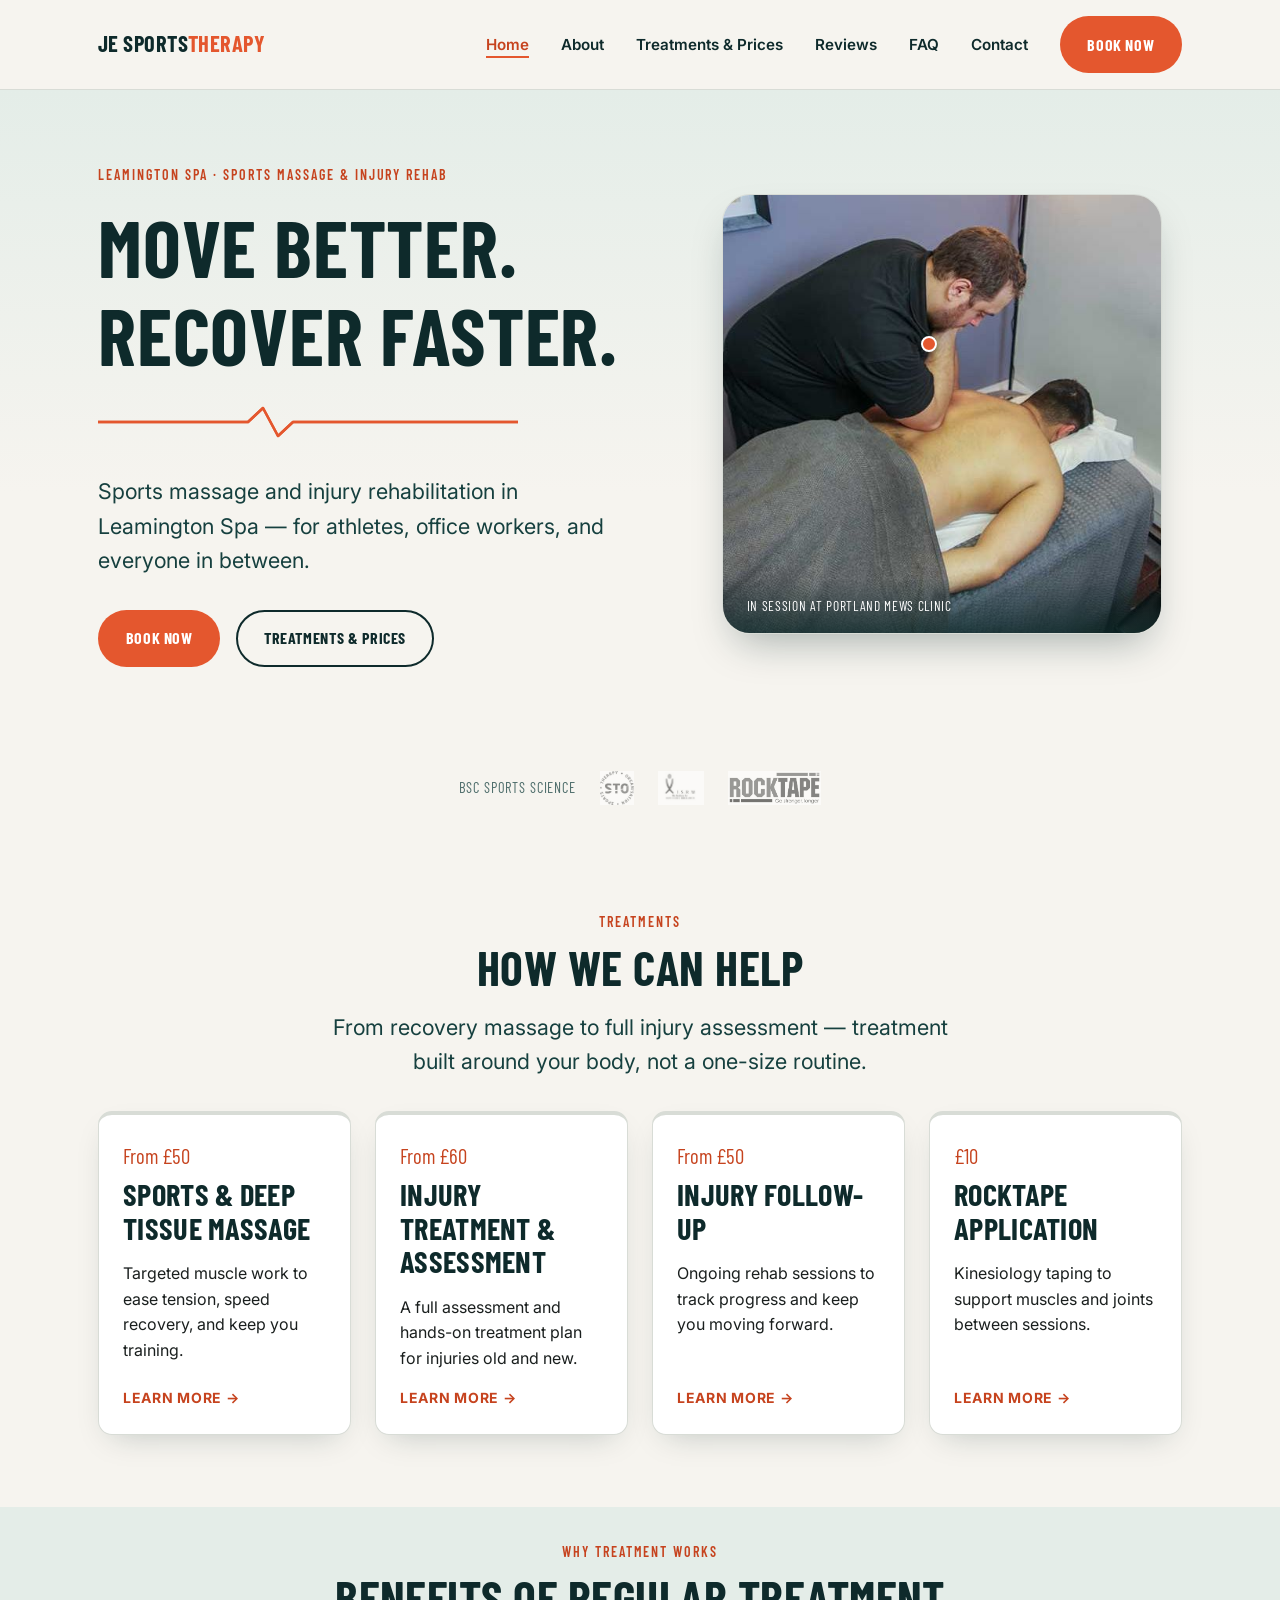
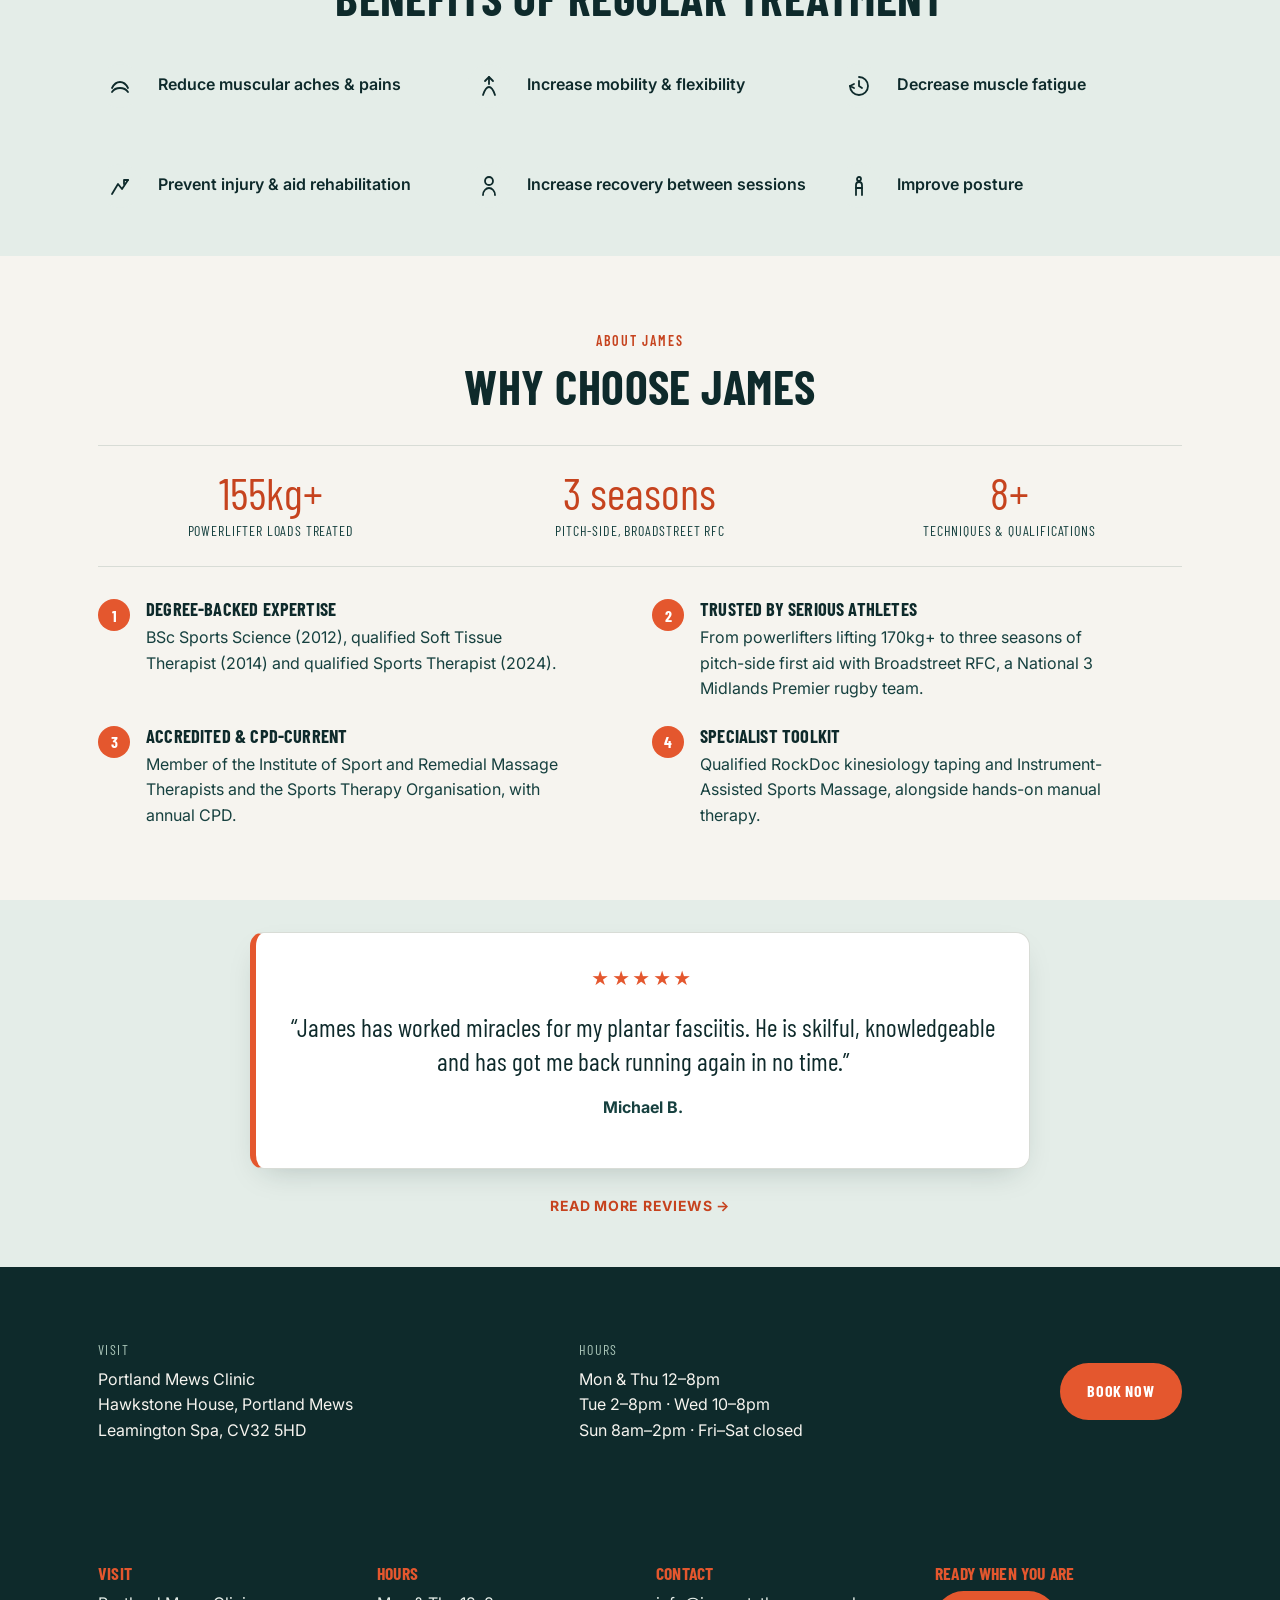
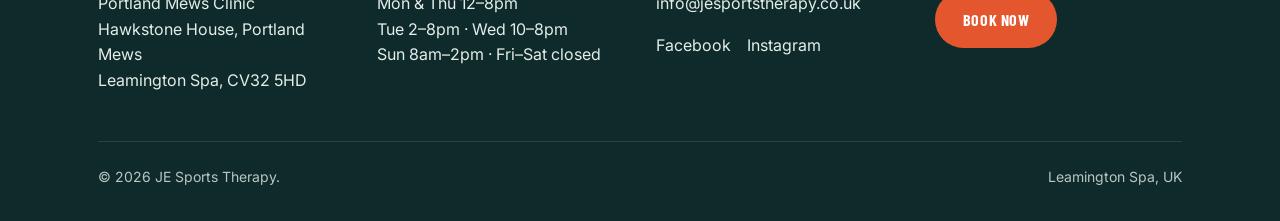
==== commit 18cf2b6c: "Revert hero to the real back-massage photo Restore index.html and treatments.html to the massage-pho" ====
--- a/index.html
+++ b/index.html
@@ -77,8 +77,8 @@
   }
   .hero__pulse path {
     fill: none;
-    stroke: #2f8f8c;
-    stroke-width: 2;
+    stroke: var(--color-orange);
+    stroke-width: 2.5;
     stroke-linecap: round;
     stroke-linejoin: round;
   }
@@ -94,75 +94,67 @@
     display: flex;
     align-items: center;
     justify-content: center;
-    min-height: 340px;
+    min-height: 320px;
   }
   .hero__art-frame {
     position: relative;
-    width: min(500px, 100%);
+    width: min(440px, 100%);
     aspect-ratio: 1 / 1;
     border-radius: var(--radius-lg);
     overflow: hidden;
-    background: radial-gradient(135% 120% at 70% 26%,
-                  #ffffff 0%, #f2f7f6 56%, #e6efec 100%);
-    box-shadow: 0 34px 64px -34px rgba(18, 50, 75, 0.32);
-    display: flex;
-    align-items: center;
-    justify-content: center;
-  }
-
-  /* ==== Premium physiotherapy "mobility" animation =========================
-     An abstract, elegant mobility diagram — not a figure. A suggested spine
-     with vertebra nodes, soft torso contours, a set of range-of-motion arcs,
-     a subtle warm "stiffness" point on the lower back, and layered gradient
-     motion waves that flow out to the right (stiffness -> mobility). The draw
-     + loop are handled by GSAP (script at the end of this file). This CSS only
-     defines the RESTING (final) look, so if JS is off or the user prefers
-     reduced motion, the full, correct diagram is shown — nothing hidden.
-
-     Tune colours here; tune timing/positions via the CONFIG in the script. */
-  .hero-anim {
-    --c-navy:  #16324b;   /* deep navy — anatomical lines   */
-    --c-teal:  #2f8f8c;   /* teal                           */
-    --c-blue:  #5c9cc4;   /* soft blue                      */
-    --c-green: #9fd0b4;   /* pale green                     */
-    --c-pain:  var(--color-orange); /* muted warm accent    */
-    width: 96%;
-    height: 96%;
-    overflow: visible;
-  }
-
-  /* Anatomical lines: spine + soft torso contours */
-  .anim-line {
-    fill: none; stroke: var(--c-navy);
-    stroke-width: 2.6; stroke-linecap: round; stroke-linejoin: round;
-  }
-  .anim-contour {
-    fill: none; stroke: var(--c-navy);
-    stroke-width: 1.8; stroke-linecap: round; opacity: 0.3;
-  }
-
-  /* Range-of-motion arcs */
-  .anim-arc { fill: none; stroke: var(--c-teal); stroke-width: 1.6; stroke-linecap: round; }
-  .anim-arc--1 { opacity: 0.55; }
-  .anim-arc--2 { opacity: 0.4; }
-  .anim-arc--3 { opacity: 0.26; }
-
-  /* Flowing motion waves (calm base) + a travelling highlight glow */
-  .anim-wave { fill: none; stroke: url(#flowGrad); stroke-linecap: round; }
-  .anim-wave--a { stroke-width: 2.6; opacity: 0.92; }
-  .anim-wave--b { stroke-width: 2.3; opacity: 0.72; }
-  .anim-wave--c { stroke-width: 2.0; opacity: 0.55; }
-  .anim-wave--d { stroke-width: 1.7; opacity: 0.4; }
-  .anim-glow { fill: none; stroke: #d3efe6; stroke-width: 2.6; stroke-linecap: round; opacity: 0; }
-
-  /* Nodes: vertebrae + wave points */
-  .anim-node { fill: var(--c-navy); }
-  .anim-node--soft { fill: var(--c-teal); opacity: 0.85; }
-
-  /* Stiffness / "pain" point — subtle warm accent, never dominant */
-  .pain-halo { fill: var(--c-pain); opacity: 0.14; }
-  .pain-dot  { fill: var(--c-pain); }
-  .pain-halo, .pain-dot { transform-box: fill-box; transform-origin: center; }
+    box-shadow: var(--shadow-card-hover);
+    border: 1px solid var(--color-line);
+  }
+  .hero__photo {
+    width: 100%;
+    height: 100%;
+    object-fit: cover;
+    object-position: center 30%;
+    transform-origin: 60% 35%;
+  }
+  .hero__photo-caption {
+    position: absolute;
+    left: 0; right: 0; bottom: 0;
+    padding: var(--space-2) var(--space-3);
+    background: linear-gradient(0deg, rgba(14,42,43,0.75), rgba(14,42,43,0));
+    color: var(--color-white);
+    font-family: var(--font-display);
+    text-transform: uppercase;
+    letter-spacing: 0.05em;
+    font-size: 0.85rem;
+  }
+  /* Pulsing pressure-point marker over the hands — reads instantly as
+     "this is where the work is happening" without needing motion to make sense. */
+  .hero__pressure-point {
+    position: absolute;
+    left: 47%;
+    top: 34%;
+    width: 16px;
+    height: 16px;
+    margin: -8px 0 0 -8px;
+  }
+  .hero__pressure-dot {
+    position: absolute;
+    inset: 0;
+    border-radius: 50%;
+    background: var(--color-orange);
+    border: 2px solid var(--color-white);
+    box-shadow: 0 2px 8px rgba(14, 42, 43, 0.35);
+  }
+  .hero__pressure-ring {
+    position: absolute;
+    inset: 0;
+    border-radius: 50%;
+    border: 2px solid var(--color-orange);
+    opacity: 0;
+  }
+
+  /* Default (reduced-motion) final state: photo static, marker shown
+     without animation so nothing is ever invisible or broken. */
+  .hero__pulse path {
+    stroke-dasharray: none;
+    stroke-dashoffset: 0;
+  }
 
   /* ---- Motion layer: only when the user allows animation ---- */
   @media (prefers-reduced-motion: no-preference) {
@@ -183,8 +175,18 @@
       transform: scale(0.96);
       animation: hero-fade-up 0.8s var(--ease-out) 0.2s forwards;
     }
-    /* The mobility diagram itself (spine, arcs, waves, point) is animated by
-       GSAP — see the script at the end of the file. */
+    .hero__photo {
+      animation: hero-photo-breathe 9s ease-in-out 1s infinite alternate;
+    }
+    .hero__pressure-dot {
+      opacity: 0;
+      animation: hero-fade-up 0.4s var(--ease-out) 1.1s forwards,
+                 hero-dot-press 2.4s ease-in-out 1.5s infinite;
+    }
+    .hero__pressure-ring {
+      animation: hero-ring-pulse 2.4s ease-out 1.5s infinite;
+    }
+    .hero__pressure-ring:nth-child(3) { animation-delay: 2.7s; }
 
     .hero__pulse-line {
       stroke-dasharray: 480;
@@ -206,6 +208,18 @@
   @keyframes hero-fade-up {
     from { opacity: 0; transform: translateY(10px); }
     to { opacity: 1; transform: translateY(0); }
+  }
+  @keyframes hero-photo-breathe {
+    from { transform: scale(1); }
+    to { transform: scale(1.06); }
+  }
+  @keyframes hero-dot-press {
+    0%, 100% { transform: scale(1); }
+    50% { transform: scale(0.8); }
+  }
+  @keyframes hero-ring-pulse {
+    from { transform: scale(1); opacity: 0.7; }
+    to { transform: scale(3.4); opacity: 0; }
   }
   @keyframes hero-pulse-draw {
     to { stroke-dashoffset: 0; }
@@ -402,66 +416,28 @@
     <div>
       <span class="eyebrow hero__eyebrow">Leamington Spa &middot; Sports Massage &amp; Injury Rehab</span>
       <h1 class="hero__title">
-        <span class="line"><span>Move Better.</span></span>
-        <span class="line"><span>Recover Stronger.</span></span>
+        <span class="line"><span>Move better.</span></span>
+        <span class="line"><span>Recover faster.</span></span>
       </h1>
       <svg class="hero__pulse" viewBox="0 0 420 40" aria-hidden="true" focusable="false">
-        <path class="hero__pulse-line" d="M0 20 Q 30 6 60 20 T 120 20 T 180 20 T 240 20 T 300 20 T 360 20 T 420 20" />
-        <path class="hero__pulse-loop" d="M0 20 Q 30 6 60 20 T 120 20 T 180 20 T 240 20 T 300 20 T 360 20 T 420 20" />
+        <path class="hero__pulse-line" d="M0 20 H150 L165 6 L180 34 L195 20 H420" />
+        <path class="hero__pulse-loop" d="M0 20 H150 L165 6 L180 34 L195 20 H420" />
       </svg>
-      <p class="lead hero__lead">Personalised sports therapy and rehabilitation designed to relieve pain, restore mobility, and help you return to confident movement.</p>
+      <p class="lead hero__lead">Sports massage and injury rehabilitation in Leamington Spa &mdash; for athletes, office workers, and everyone in between.</p>
       <div class="hero__ctas">
-        <a class="btn btn--primary" href="https://bookings.rehabguru.com/ad3cec81c13830ea1363b7018253817f%3A33ec59064610941230f86f7d8b0f9f9fd371bcbf771bc233bffc8da3ef31e993" target="_blank" rel="noopener">Book an Assessment</a>
+        <a class="btn btn--primary" href="https://bookings.rehabguru.com/ad3cec81c13830ea1363b7018253817f%3A33ec59064610941230f86f7d8b0f9f9fd371bcbf771bc233bffc8da3ef31e993" target="_blank" rel="noopener">Book Now</a>
         <a class="btn btn--ghost" href="treatments.html">Treatments &amp; Prices</a>
       </div>
     </div>
-    <div class="hero__art" aria-hidden="true">
+    <div class="hero__art">
       <div class="hero__art-frame">
-        <!-- ===== Premium abstract "mobility" diagram (drawn & looped by GSAP) ===== -->
-        <svg class="hero-anim" viewBox="0 0 500 500" preserveAspectRatio="xMidYMid meet" focusable="false">
-          <defs>
-            <!-- Motion-wave gradient: teal -> soft blue -> pale green, left to right -->
-            <linearGradient id="flowGrad" gradientUnits="userSpaceOnUse" x1="210" y1="320" x2="500" y2="230">
-              <stop offset="0"   stop-color="#2f8f8c" />
-              <stop offset="0.5" stop-color="#5c9cc4" />
-              <stop offset="1"   stop-color="#9fd0b4" />
-            </linearGradient>
-          </defs>
-
-          <!-- Soft torso contours (back + front) — the body is suggested, not drawn -->
-          <path class="anim-contour" d="M150,120 C 120,196 140,268 132,338 C 128,372 142,404 172,424" />
-          <path class="anim-contour" d="M300,132 C 322,200 300,268 308,332 C 312,364 302,392 282,410" />
-
-          <!-- Spine: an elegant natural curve; vertebra nodes are placed on it by JS -->
-          <path id="spine" class="anim-line" d="M244,70 C 214,134 262,196 228,262 C 210,300 218,326 226,352" />
-
-          <!-- Range-of-motion arcs around the lower-back / hip, opening up & right -->
-          <path class="anim-arc anim-arc--1" d="M209,271 A60,60 0 0 1 278,320" />
-          <path class="anim-arc anim-arc--2" d="M205,249 A82,82 0 0 1 300,316" />
-          <path class="anim-arc anim-arc--3" d="M201,228 A104,104 0 0 1 321,312" />
-
-          <!-- Motion waves: flow out to the right, tight curves easing into broad arcs -->
-          <path class="anim-wave anim-wave--a" d="M232,322 C 300,300 330,258 392,250 C 430,245 452,262 486,248" />
-          <path class="anim-wave anim-wave--b" d="M236,330 C 316,318 356,274 420,286 C 452,292 470,276 492,290" />
-          <path class="anim-wave anim-wave--c" d="M240,338 C 330,338 380,298 470,318 C 484,321 490,318 496,322" />
-          <path class="anim-wave anim-wave--d" d="M244,346 C 340,362 402,330 492,352" />
-
-          <!-- Travelling highlight twins of each wave (light pulse of movement) -->
-          <path class="anim-glow" d="M232,322 C 300,300 330,258 392,250 C 430,245 452,262 486,248" />
-          <path class="anim-glow" d="M236,330 C 316,318 356,274 420,286 C 452,292 470,276 492,290" />
-          <path class="anim-glow" d="M240,338 C 330,338 380,298 470,318 C 484,321 490,318 496,322" />
-
-          <!-- Small controlled node points on the flow -->
-          <circle class="anim-node anim-node--soft" cx="392" cy="250" r="3.4" />
-          <circle class="anim-node anim-node--soft" cx="470" cy="318" r="3" />
-
-          <!-- Vertebra nodes get appended here by the script -->
-          <g class="vertebrae"></g>
-
-          <!-- Stiffness / "pain" point on the lower back — subtle warm accent -->
-          <circle class="pain-halo" cx="222" cy="328" r="16" />
-          <circle class="pain-dot"  cx="222" cy="328" r="6" />
-        </svg>
+        <img class="hero__photo" src="assets/img/home/massage-treatment.jpg" alt="James Egginton applying deep tissue sports massage to a client's back">
+        <span class="hero__pressure-point" aria-hidden="true">
+          <span class="hero__pressure-ring"></span>
+          <span class="hero__pressure-ring"></span>
+          <span class="hero__pressure-dot"></span>
+        </span>
+        <span class="hero__photo-caption">In session at Portland Mews Clinic</span>
       </div>
     </div>
   </div>
@@ -687,120 +663,5 @@
   </div>
 </footer>
 <script src="assets/js/main.js"></script>
-
-<!-- ===== Premium hero mobility animation (GSAP) =============================
-     Draws the abstract diagram in, then loops a gentle pulse on the stiffness
-     point and a highlight travelling along each motion wave. All tunable knobs
-     live in CONFIG. With JS off or prefers-reduced-motion, the CSS resting
-     state already shows the full, correct diagram — so we simply don't animate.
-     GSAP is a static CDN script (fine for GitHub Pages). -->
-<script src="https://cdnjs.cloudflare.com/ajax/libs/gsap/3.12.5/gsap.min.js"></script>
-<script>
-(function () {
-  "use strict";
-
-  /* ---- Tunable settings ---- */
-  var CONFIG = {
-    vertebraCount: 7,      // number of nodes placed along the spine
-    drawDuration: 1.3,     // seconds to draw the spine/contours
-    drawStagger: 0.14,
-    arcDuration: 1.0,
-    arcStagger: 0.16,
-    waveDuration: 1.9,     // seconds to draw the motion waves
-    waveStagger: 0.26,
-    glowDuration: 3.4,     // seconds for a highlight to travel a wave
-    glowStagger: 0.55,
-    pulsePeriod: 2.6       // seconds for one stiffness-point pulse
-  };
-
-  function init() {
-    var svg = document.querySelector('.hero-anim');
-    if (!svg) return;
-    var SVGNS = 'http://www.w3.org/2000/svg';
-
-    /* Place vertebra nodes precisely on the spine curve (works with or
-       without GSAP, so the resting diagram gets them too). */
-    var spine = svg.querySelector('#spine');
-    var vertGroup = svg.querySelector('.vertebrae');
-    if (spine && vertGroup && !vertGroup.childNodes.length) {
-      var total = spine.getTotalLength();
-      for (var i = 0; i < CONFIG.vertebraCount; i++) {
-        var pt = spine.getPointAtLength(total * (i + 0.5) / CONFIG.vertebraCount);
-        var c = document.createElementNS(SVGNS, 'circle');
-        c.setAttribute('cx', pt.x.toFixed(1));
-        c.setAttribute('cy', pt.y.toFixed(1));
-        c.setAttribute('r', '2.5');
-        c.setAttribute('class', 'anim-node');
-        vertGroup.appendChild(c);
-      }
-    }
-
-    var reduce = window.matchMedia('(prefers-reduced-motion: reduce)').matches;
-    if (reduce || !window.gsap) return;   // CSS already shows the final state
-
-    var gsap = window.gsap;
-    var lines = svg.querySelectorAll('.anim-line, .anim-contour');
-    var arcs  = svg.querySelectorAll('.anim-arc');
-    var waves = svg.querySelectorAll('.anim-wave');
-    var glows = svg.querySelectorAll('.anim-glow');
-    var nodes = svg.querySelectorAll('.anim-node');
-    var painDot = svg.querySelector('.pain-dot');
-    var painHalo = svg.querySelector('.pain-halo');
-
-    /* Prime "draw-in" paths: a single full-length dash, offset out of view. */
-    function prime(el) {
-      var L = el.getTotalLength();
-      el.style.strokeDasharray = L;
-      el.style.strokeDashoffset = L;
-      return L;
-    }
-    lines.forEach(prime);
-    arcs.forEach(prime);
-    waves.forEach(prime);
-    /* Animate opacity + the radius ATTRIBUTE (not transforms) — keeps the SVG
-       circles perfectly in place and concentric, which scale transforms don't. */
-    gsap.set(nodes, { opacity: 0 });
-    gsap.set([painDot, painHalo], { opacity: 0 });
-
-    /* ---- Intro: anatomy, arcs, point, then the motion waves flow out ---- */
-    var tl = gsap.timeline({ defaults: { ease: 'power2.out' } });
-    tl.to(lines, { strokeDashoffset: 0, duration: CONFIG.drawDuration, stagger: CONFIG.drawStagger })
-      .to(nodes, { opacity: 1, duration: 0.5, stagger: 0.05 }, '-=0.7')
-      .to(arcs,  { strokeDashoffset: 0, duration: CONFIG.arcDuration, stagger: CONFIG.arcStagger }, '-=0.7')
-      .to(painHalo, { opacity: 0.14, duration: 0.6 }, '-=0.8')
-      .to(painDot,  { opacity: 1, duration: 0.5 }, '-=0.45')
-      .to(waves, { strokeDashoffset: 0, duration: CONFIG.waveDuration, stagger: CONFIG.waveStagger, ease: 'power1.inOut' }, '-=0.5');
-
-    /* ---- Loop: gentle pulse on the stiffness point (radius, not scale) ---- */
-    gsap.to(painDot, {
-      attr: { r: 4.4 }, duration: CONFIG.pulsePeriod / 2,
-      ease: 'sine.inOut', yoyo: true, repeat: -1, delay: 2.4
-    });
-    gsap.fromTo(painHalo,
-      { attr: { r: 9 }, opacity: 0.26 },
-      { attr: { r: 34 }, opacity: 0, duration: CONFIG.pulsePeriod,
-        ease: 'sine.out', repeat: -1, delay: 2.4 });
-
-    /* ---- Loop: a soft highlight travels along each wave (movement flowing) ---- */
-    glows.forEach(function (g, i) {
-      var L = g.getTotalLength();
-      g.style.strokeDasharray = '22 ' + L;   // one short segment + long gap
-      g.style.strokeDashoffset = 0;
-      gsap.set(g, { opacity: 0.8 });
-      gsap.to(g, {
-        strokeDashoffset: -(L + 22),
-        duration: CONFIG.glowDuration + i * 0.5,
-        ease: 'none', repeat: -1, delay: 2.6 + i * CONFIG.glowStagger
-      });
-    });
-  }
-
-  if (document.readyState === 'loading') {
-    document.addEventListener('DOMContentLoaded', init);
-  } else {
-    init();
-  }
-})();
-</script>
 </body>
 </html>
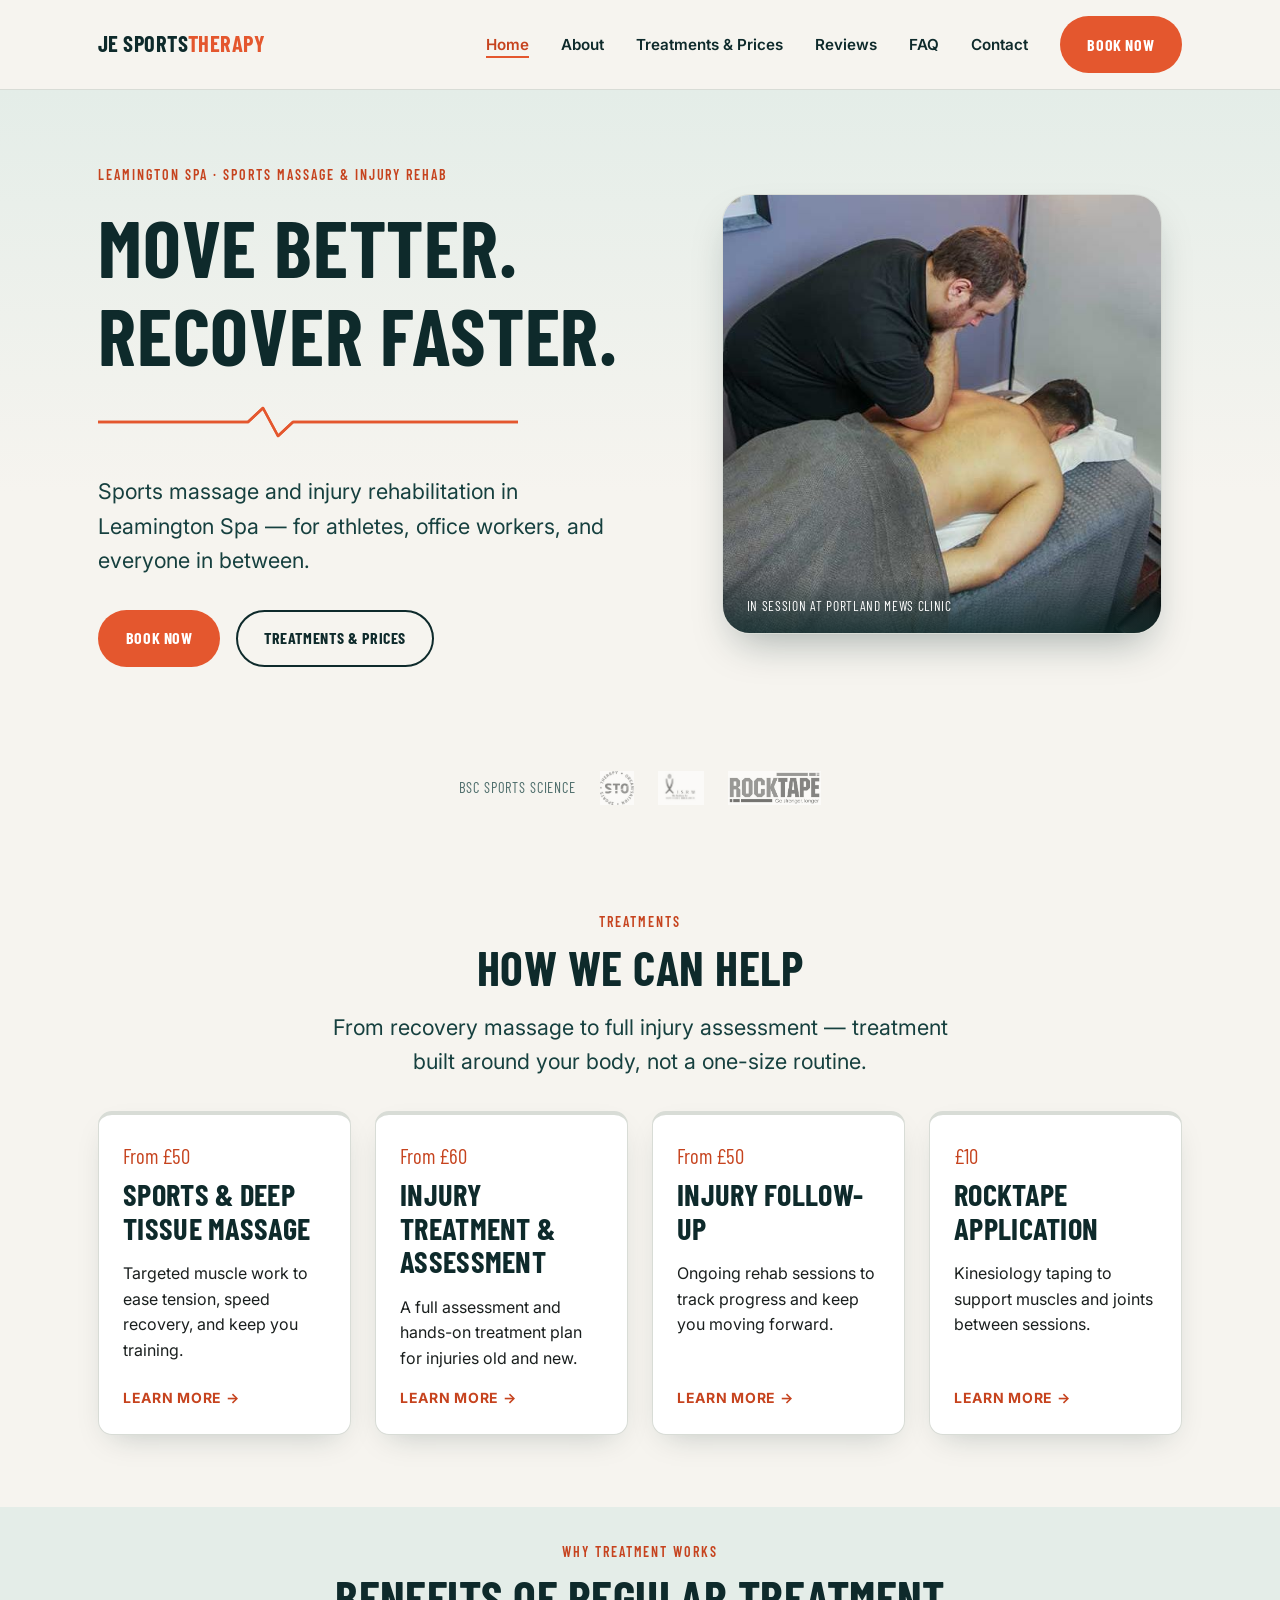
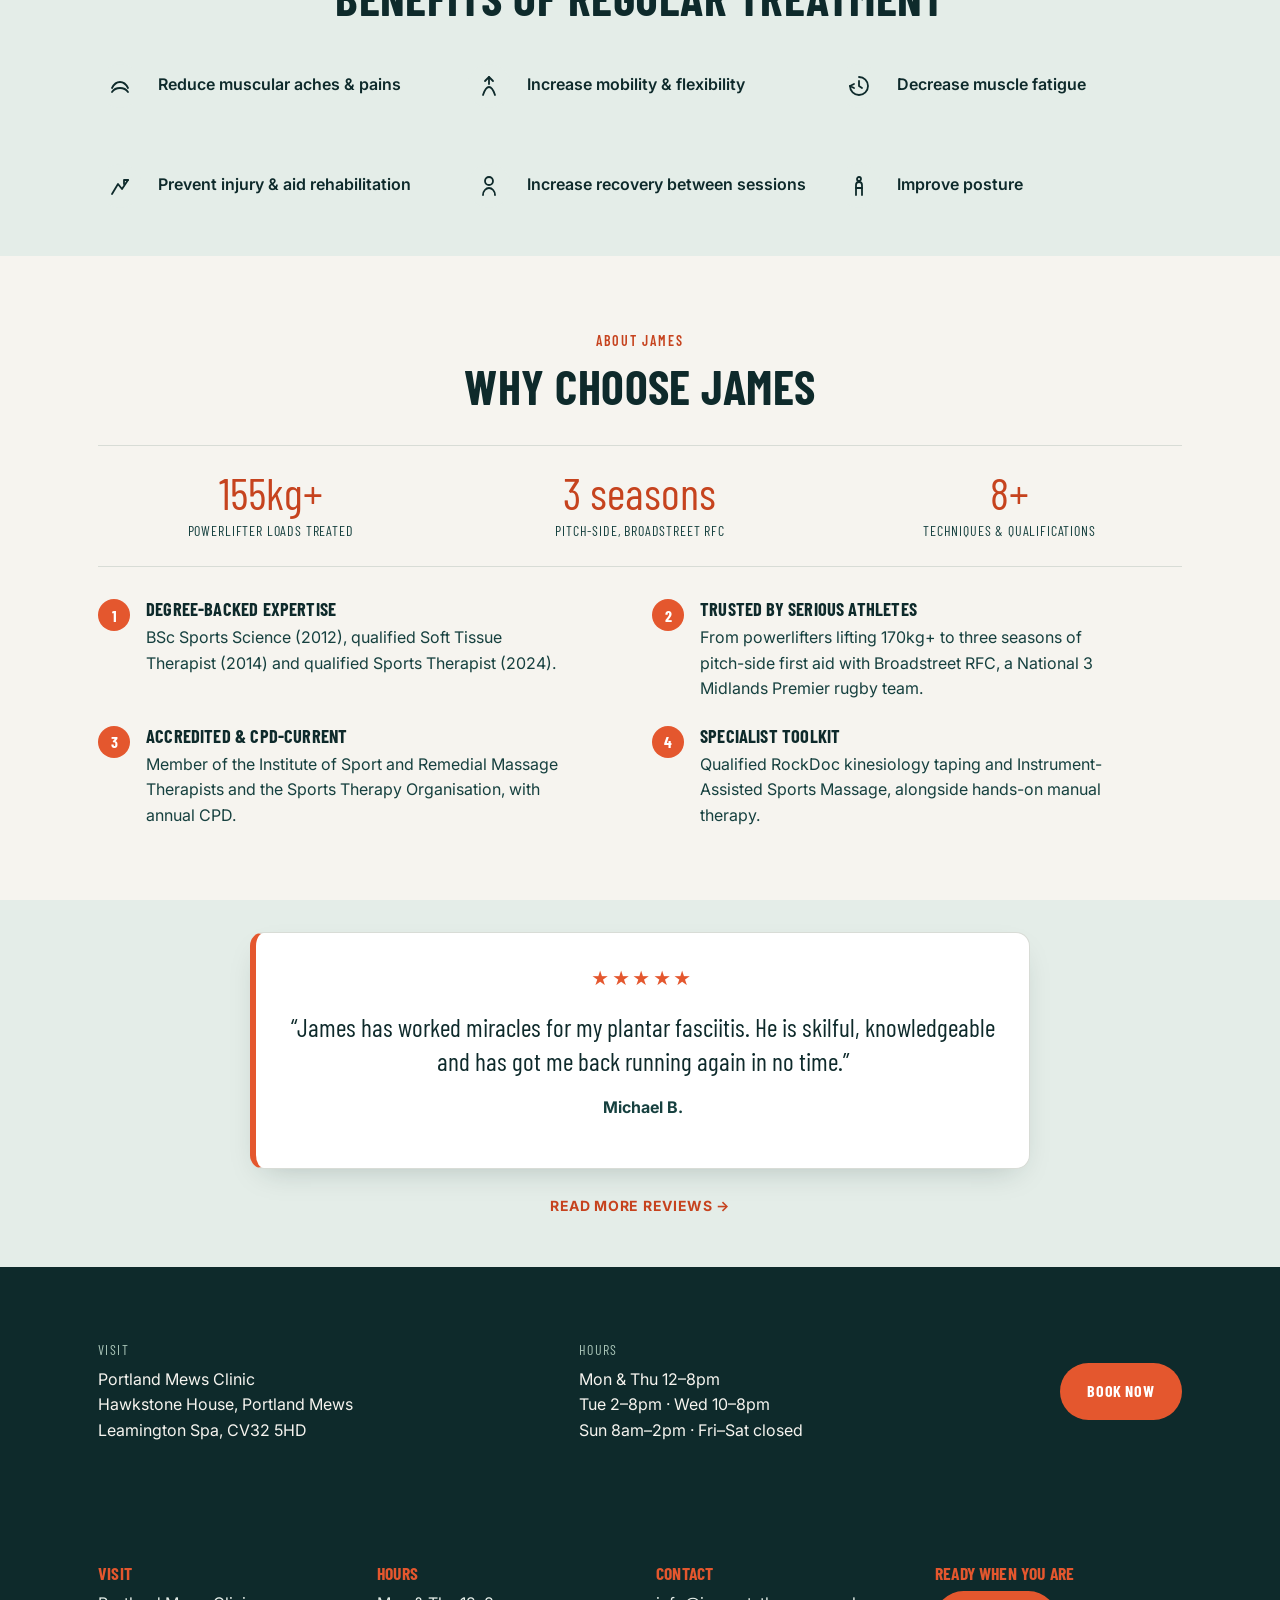
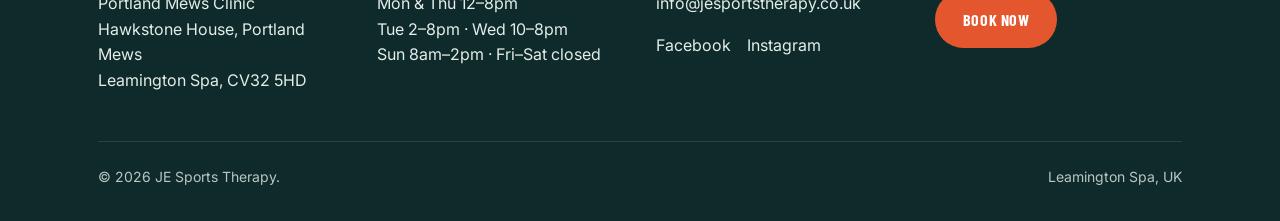
==== commit f4c94df6: "Remove pulsing orange pressure-point dot from hero photo Co-Authored-By: Claude Sonnet 5 <noreply@an" ====
--- a/index.html
+++ b/index.html
@@ -123,32 +123,6 @@
     letter-spacing: 0.05em;
     font-size: 0.85rem;
   }
-  /* Pulsing pressure-point marker over the hands — reads instantly as
-     "this is where the work is happening" without needing motion to make sense. */
-  .hero__pressure-point {
-    position: absolute;
-    left: 47%;
-    top: 34%;
-    width: 16px;
-    height: 16px;
-    margin: -8px 0 0 -8px;
-  }
-  .hero__pressure-dot {
-    position: absolute;
-    inset: 0;
-    border-radius: 50%;
-    background: var(--color-orange);
-    border: 2px solid var(--color-white);
-    box-shadow: 0 2px 8px rgba(14, 42, 43, 0.35);
-  }
-  .hero__pressure-ring {
-    position: absolute;
-    inset: 0;
-    border-radius: 50%;
-    border: 2px solid var(--color-orange);
-    opacity: 0;
-  }
-
   /* Default (reduced-motion) final state: photo static, marker shown
      without animation so nothing is ever invisible or broken. */
   .hero__pulse path {
@@ -178,15 +152,6 @@
     .hero__photo {
       animation: hero-photo-breathe 9s ease-in-out 1s infinite alternate;
     }
-    .hero__pressure-dot {
-      opacity: 0;
-      animation: hero-fade-up 0.4s var(--ease-out) 1.1s forwards,
-                 hero-dot-press 2.4s ease-in-out 1.5s infinite;
-    }
-    .hero__pressure-ring {
-      animation: hero-ring-pulse 2.4s ease-out 1.5s infinite;
-    }
-    .hero__pressure-ring:nth-child(3) { animation-delay: 2.7s; }
 
     .hero__pulse-line {
       stroke-dasharray: 480;
@@ -212,14 +177,6 @@
   @keyframes hero-photo-breathe {
     from { transform: scale(1); }
     to { transform: scale(1.06); }
-  }
-  @keyframes hero-dot-press {
-    0%, 100% { transform: scale(1); }
-    50% { transform: scale(0.8); }
-  }
-  @keyframes hero-ring-pulse {
-    from { transform: scale(1); opacity: 0.7; }
-    to { transform: scale(3.4); opacity: 0; }
   }
   @keyframes hero-pulse-draw {
     to { stroke-dashoffset: 0; }
@@ -432,11 +389,6 @@
     <div class="hero__art">
       <div class="hero__art-frame">
         <img class="hero__photo" src="assets/img/home/massage-treatment.jpg" alt="James Egginton applying deep tissue sports massage to a client's back">
-        <span class="hero__pressure-point" aria-hidden="true">
-          <span class="hero__pressure-ring"></span>
-          <span class="hero__pressure-ring"></span>
-          <span class="hero__pressure-dot"></span>
-        </span>
         <span class="hero__photo-caption">In session at Portland Mews Clinic</span>
       </div>
     </div>
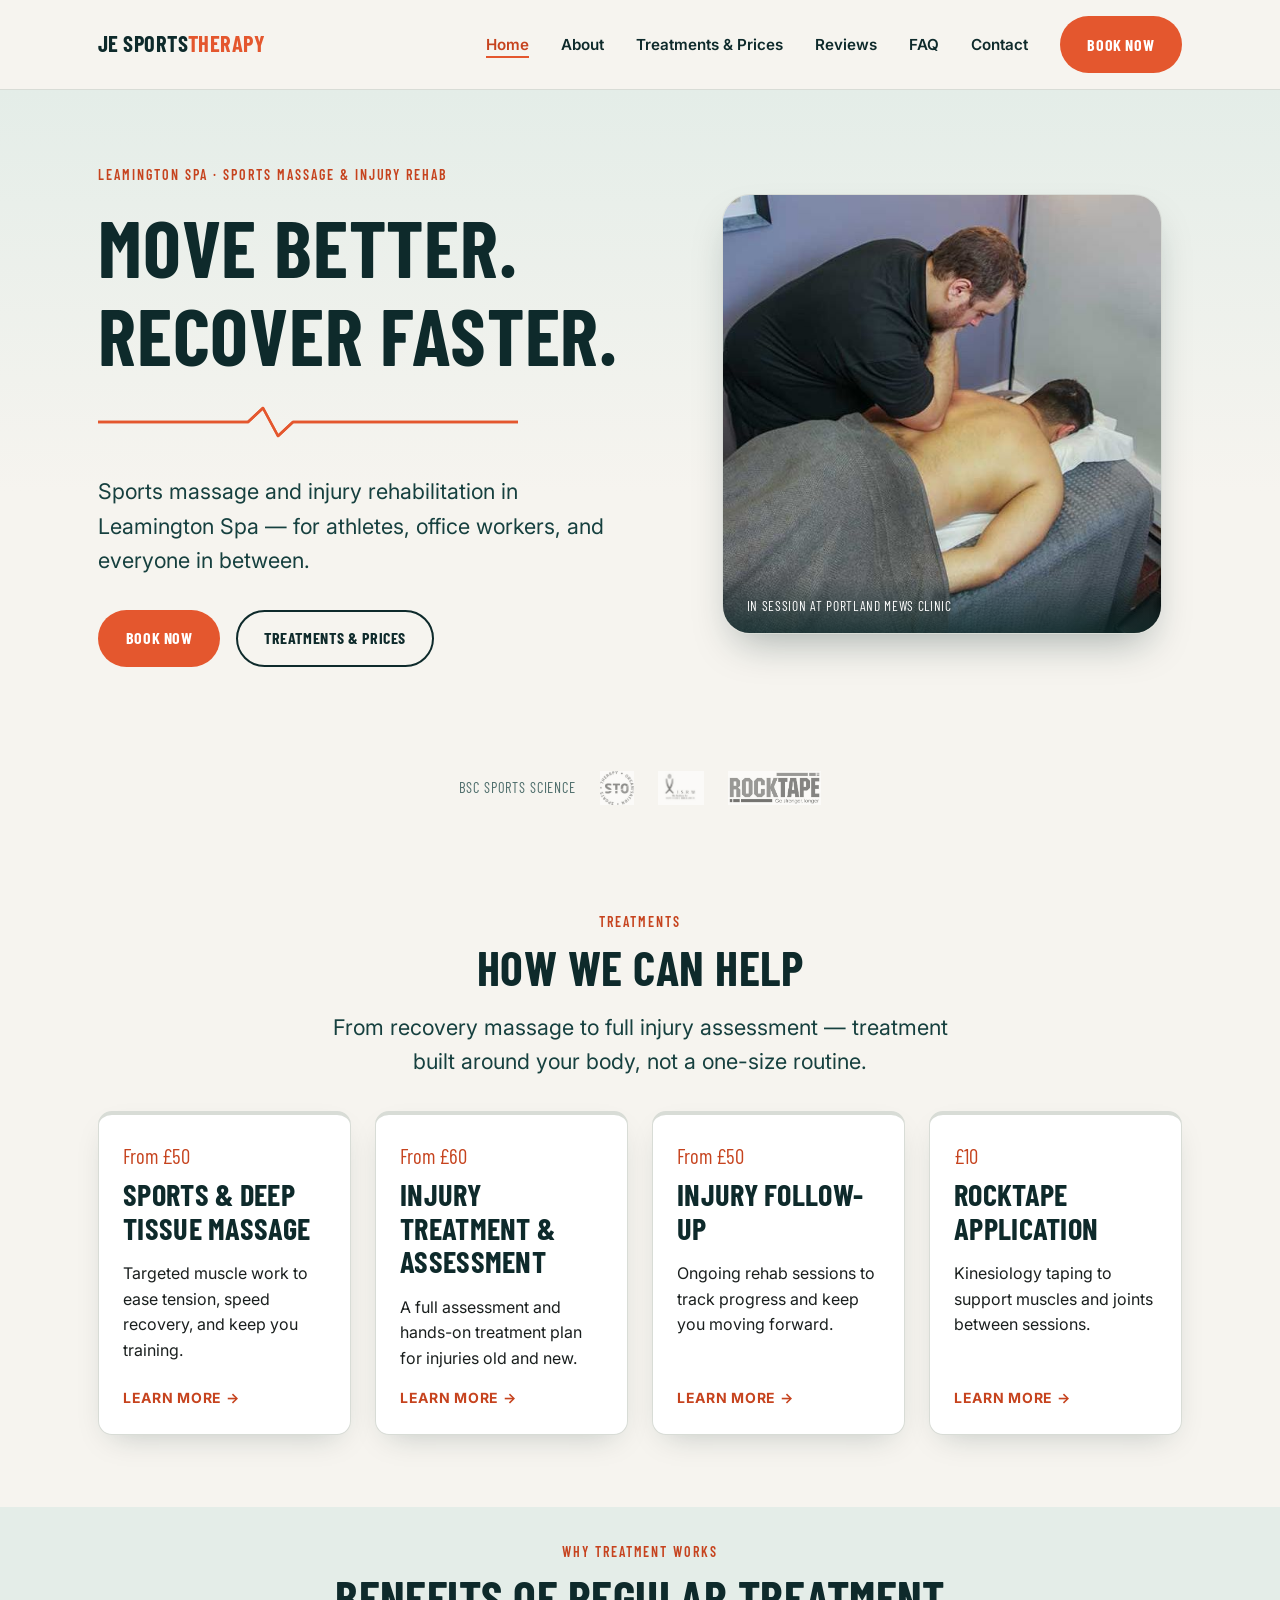
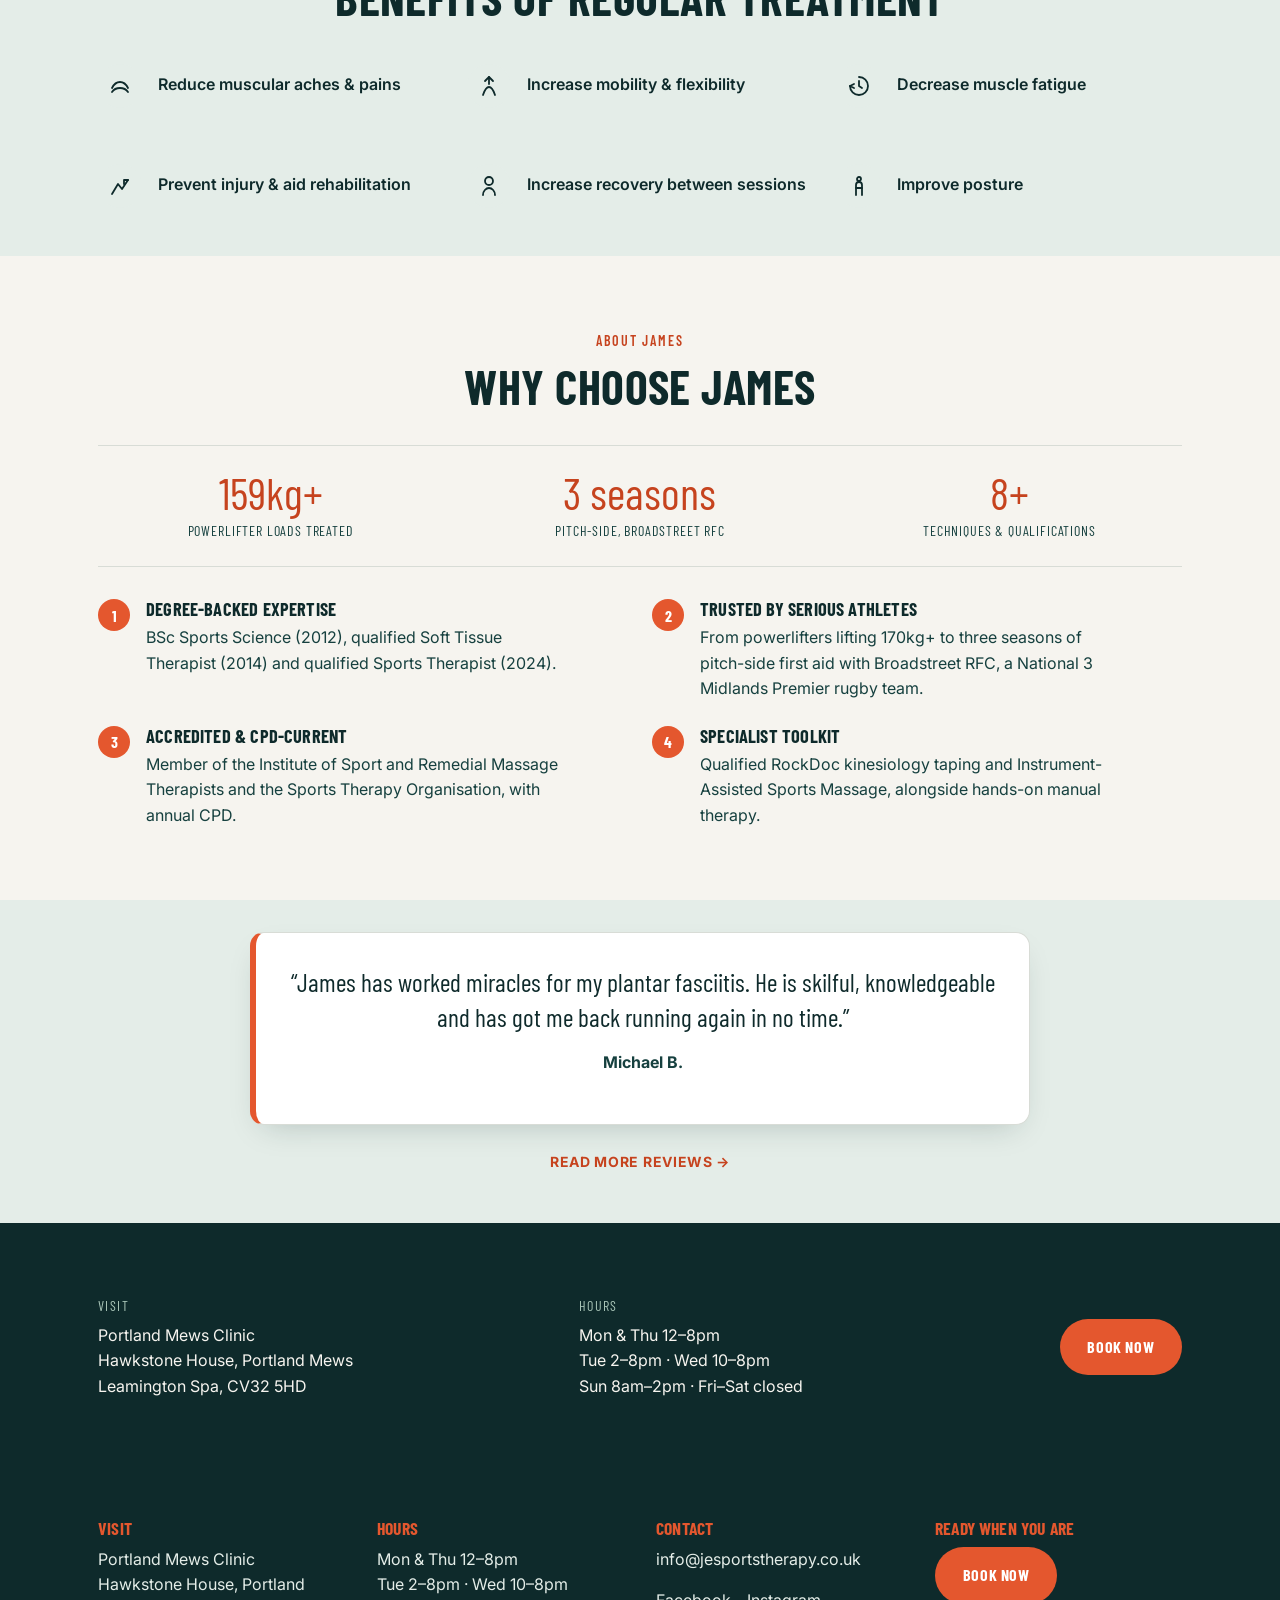
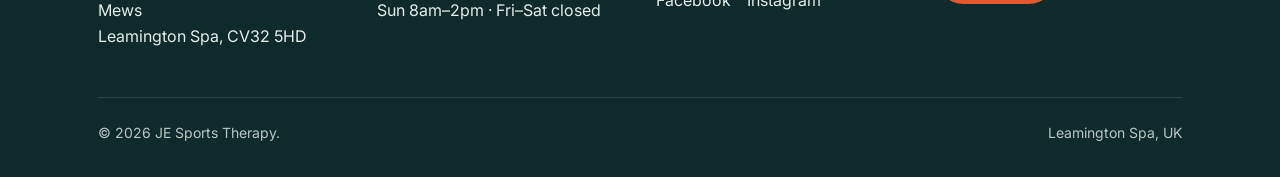
==== commit 2b6ebff1: "fix: correct booking platform, remove fabricated rating, tighten copy Site named the wrong booking v" ====
--- a/index.html
+++ b/index.html
@@ -552,7 +552,6 @@
 <section class="section section--tight" style="background:var(--color-sage-light);">
   <div class="container">
     <div class="review-card" data-reveal="scale">
-      <div class="review-card__stars" aria-hidden="true">&#9733;&#9733;&#9733;&#9733;&#9733;</div>
       <p class="review-card__quote">James has worked miracles for my plantar fasciitis. He is skilful, knowledgeable and has got me back running again in no time.</p>
       <p class="review-card__author">Michael B.</p>
     </div>
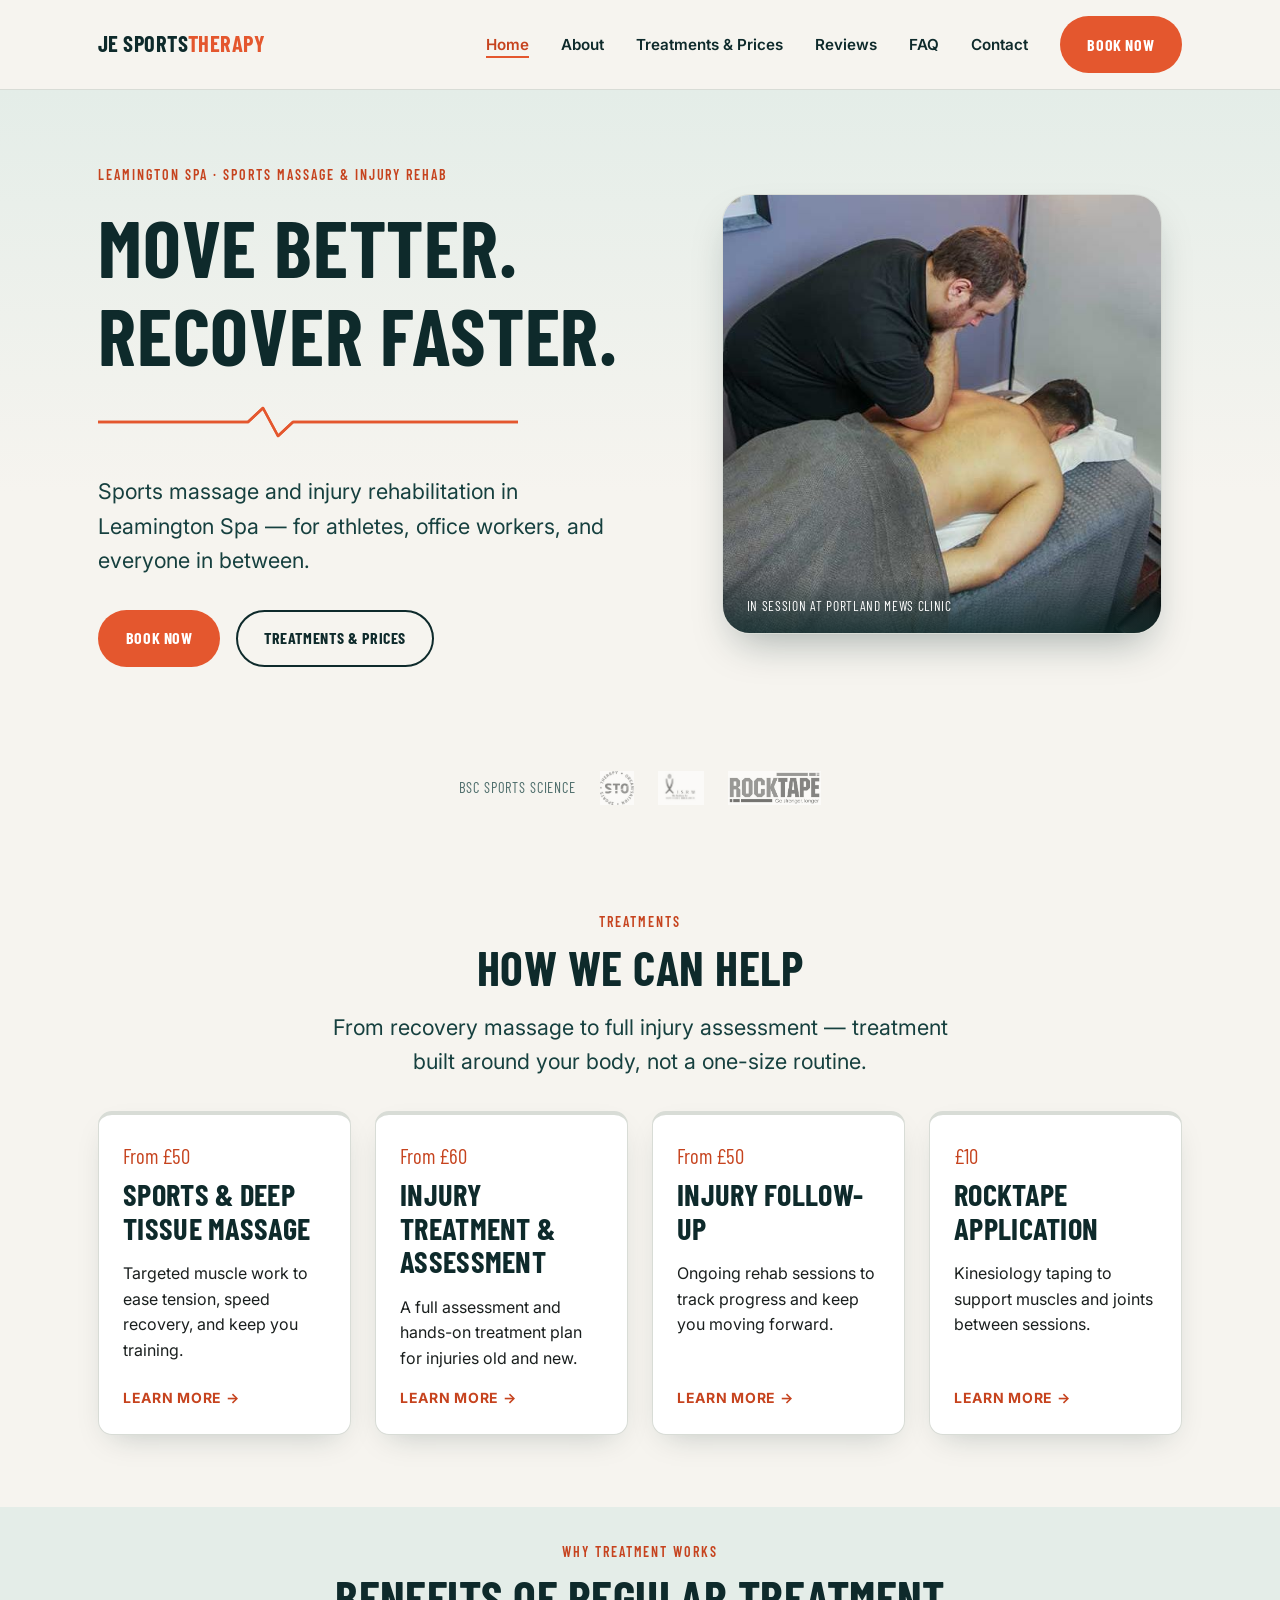
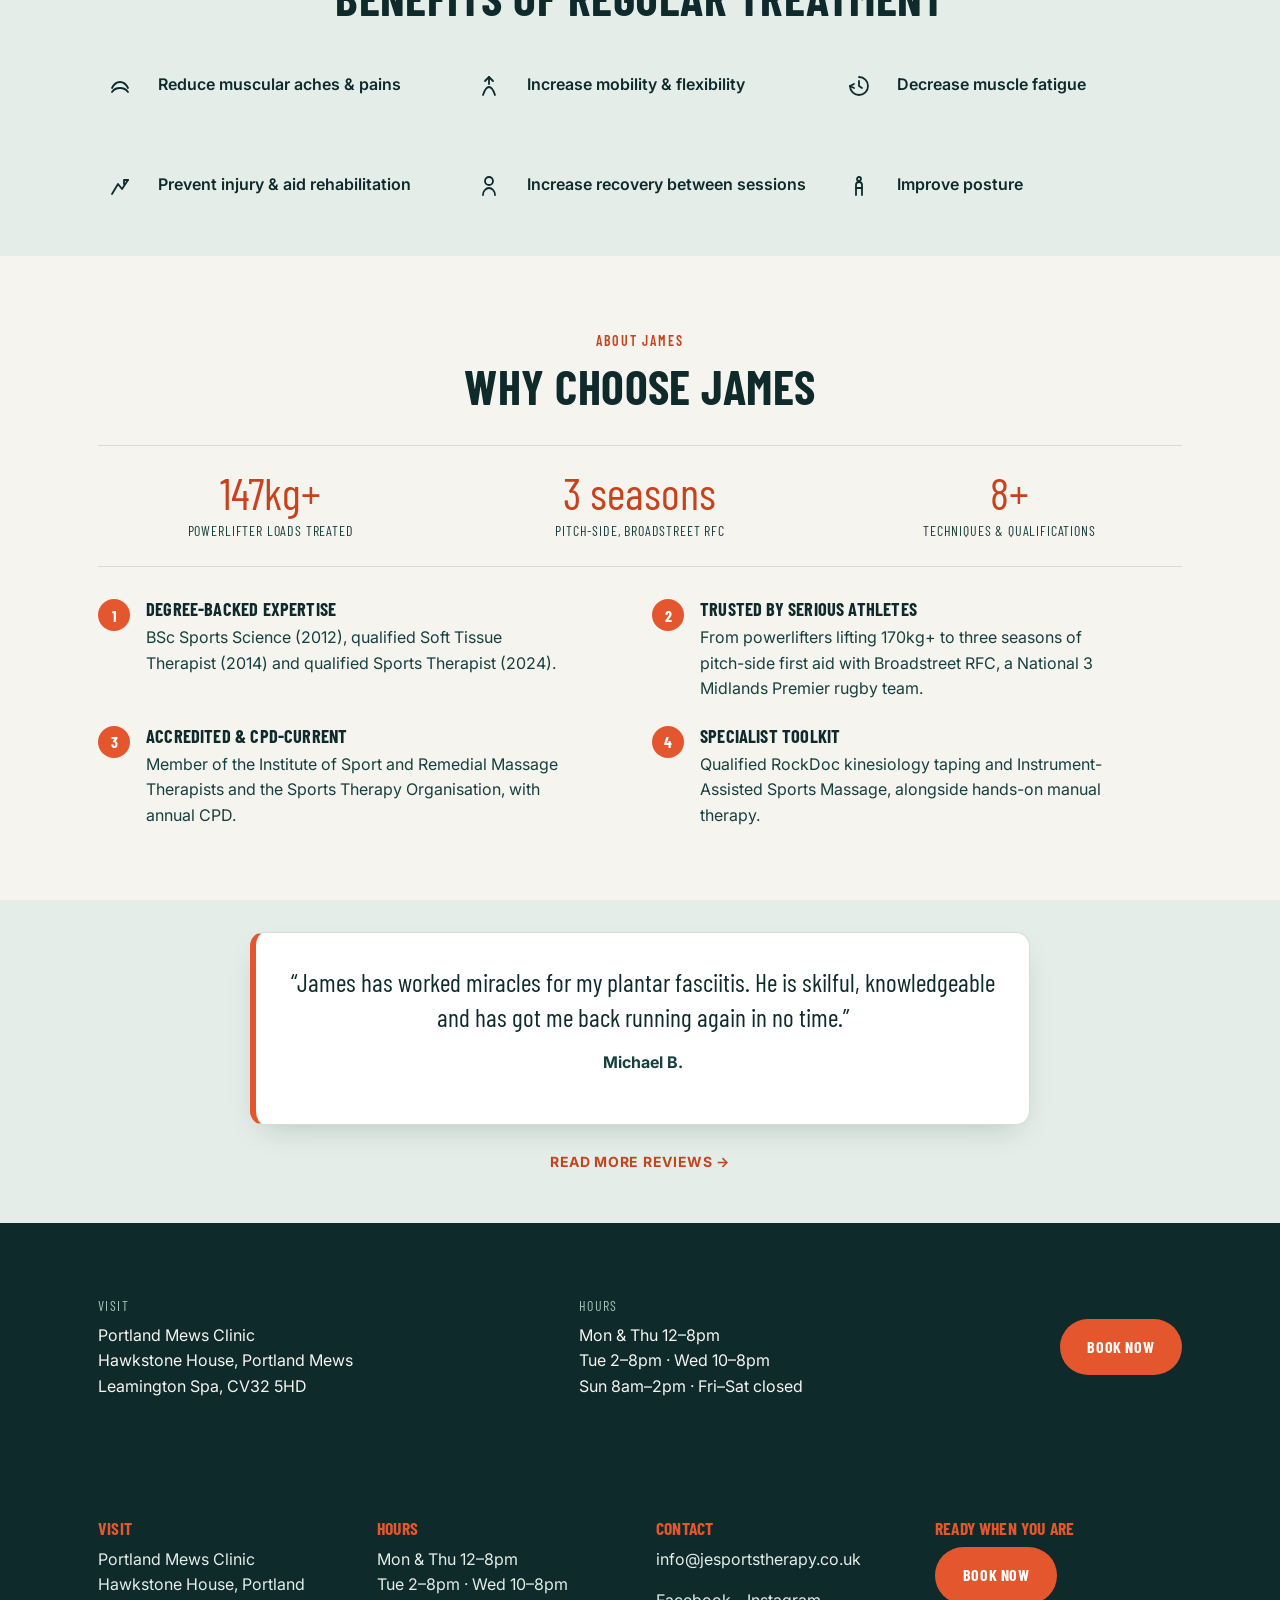
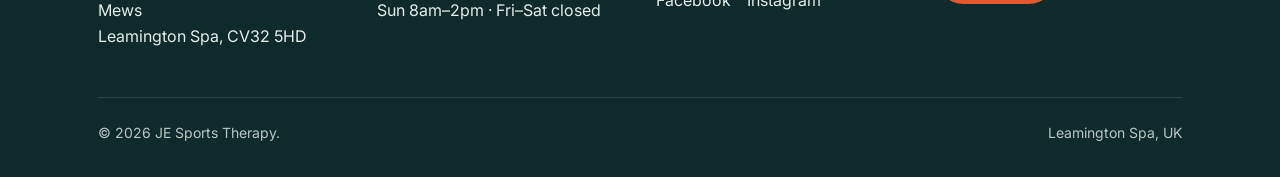
==== commit 1b3ebbf8: "Harden site security ahead of production launch Pin GitHub Actions to commit SHAs, add referrer-poli" ====
--- a/index.html
+++ b/index.html
@@ -3,6 +3,7 @@
 <head>
 <meta charset="UTF-8">
 <meta name="viewport" content="width=device-width, initial-scale=1">
+<meta name="referrer" content="strict-origin-when-cross-origin">
 <title>JE Sports Therapy | Sports Massage & Injury Rehab, Leamington Spa</title>
 <meta name="description" content="Sports massage and injury rehabilitation in Leamington Spa with James Egginton — BSc Sports Science, qualified Sports Therapist. Book online today.">
 <meta property="og:title" content="JE Sports Therapy | Leamington Spa">
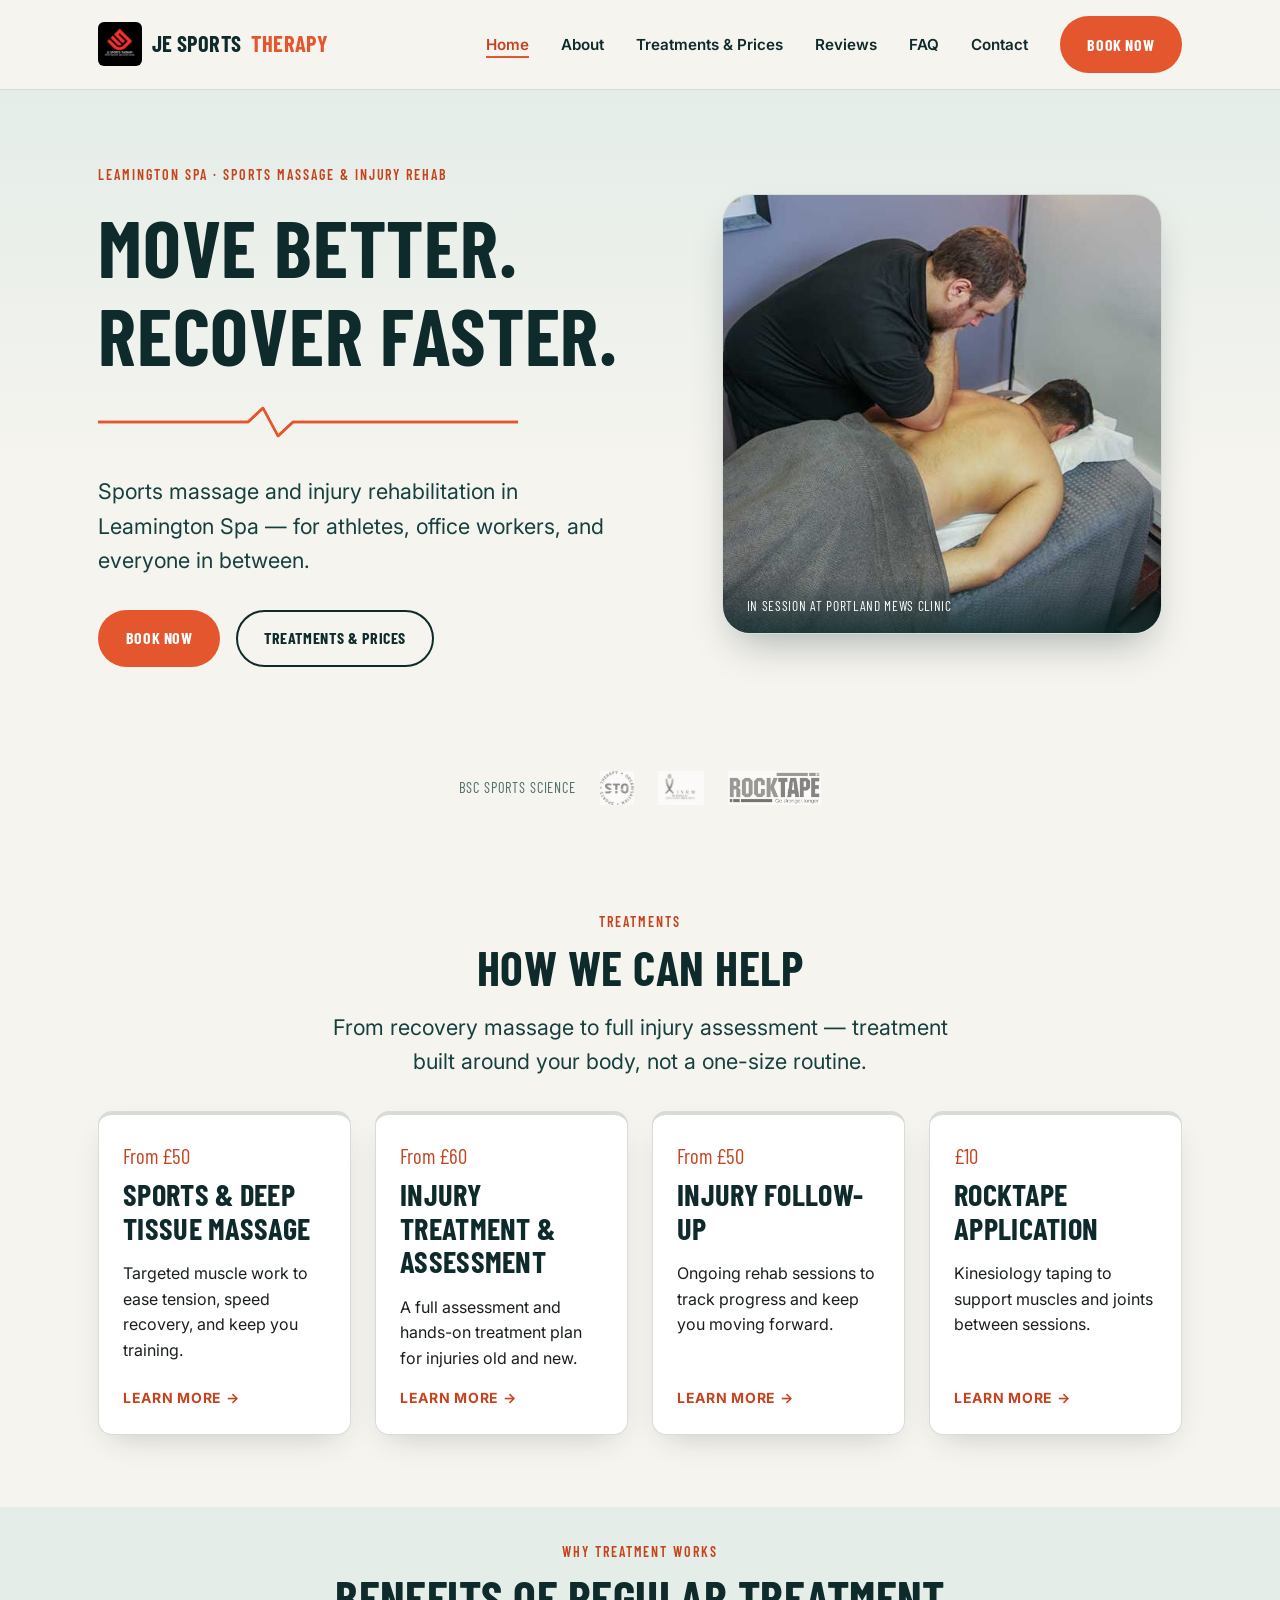
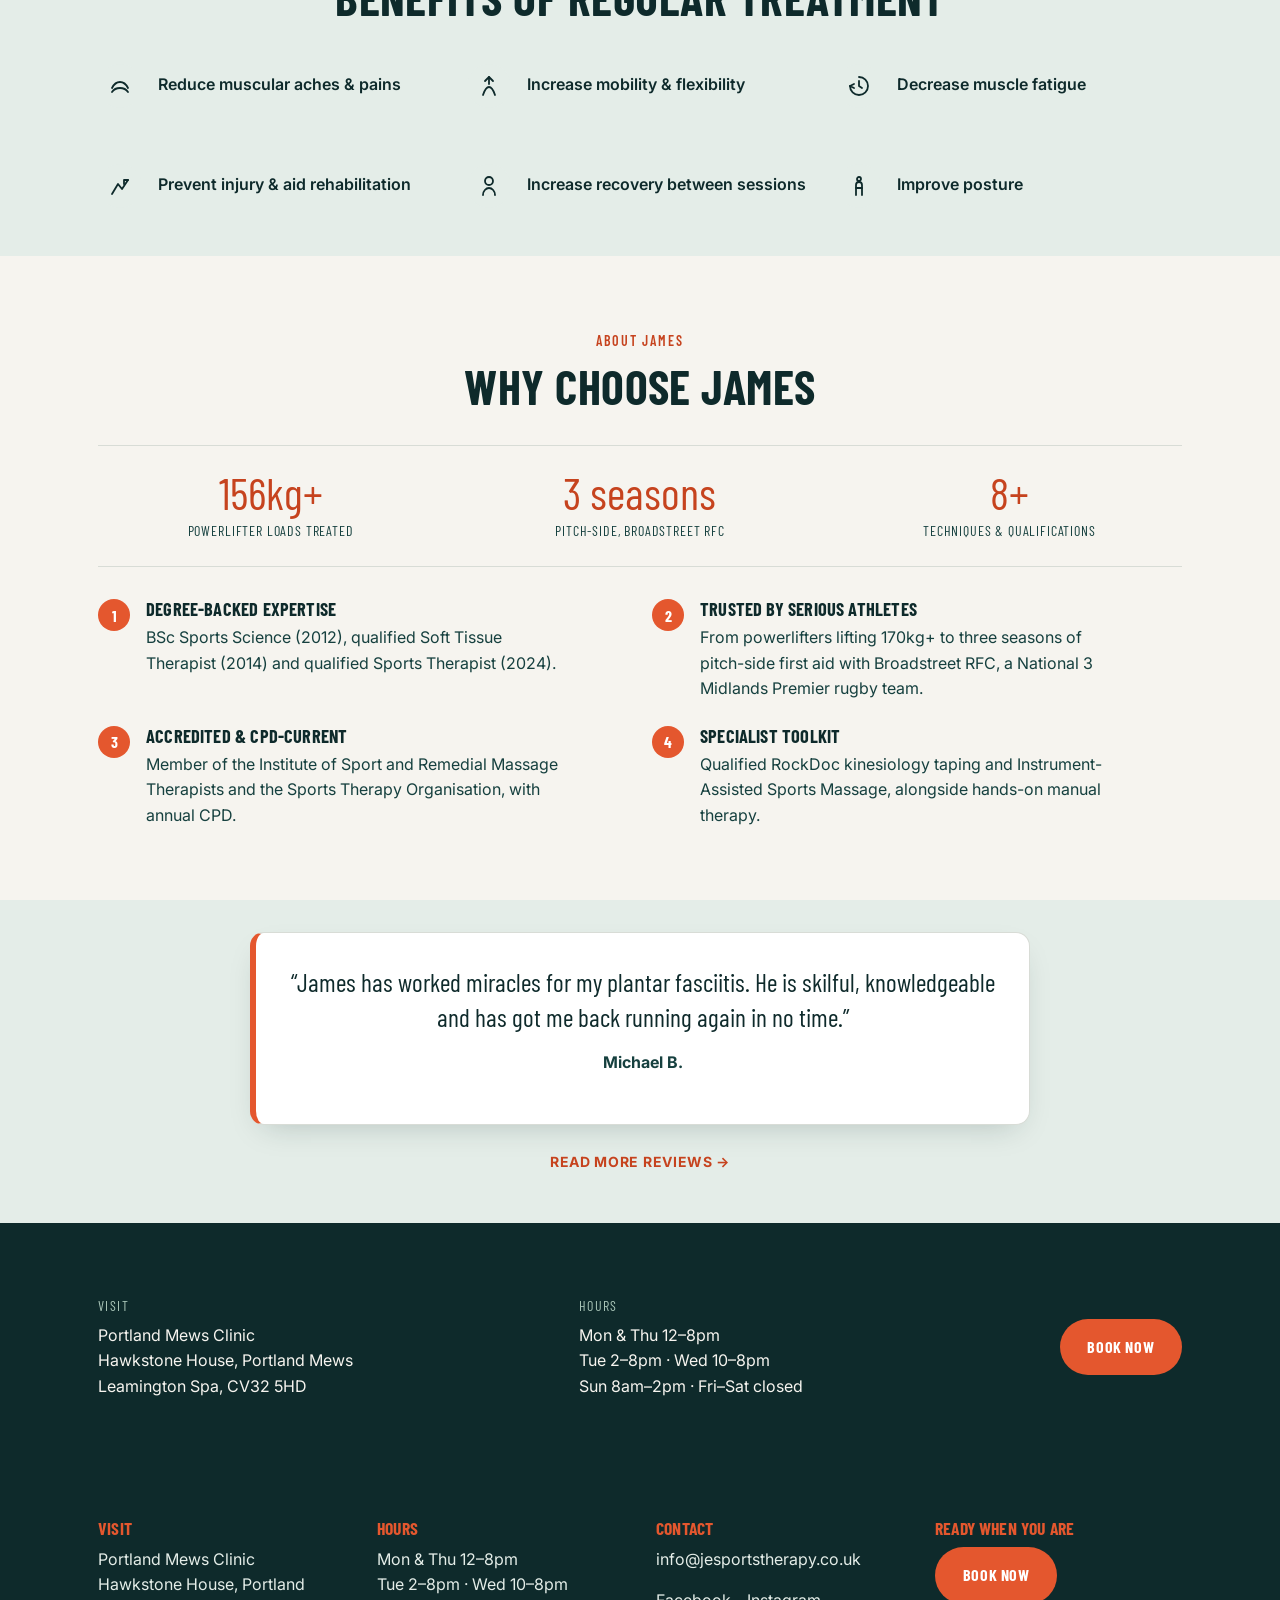
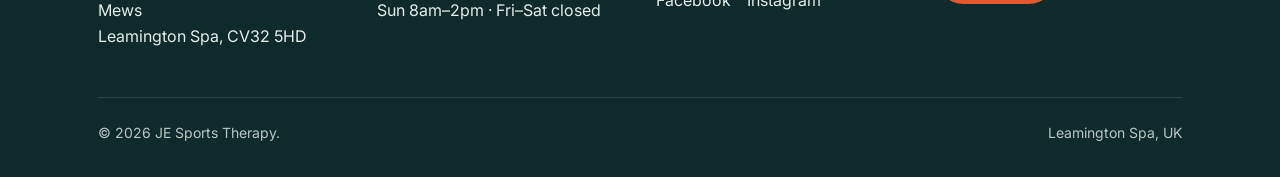
==== commit d56ef4b2: "Add James's real logo to the site header Pulled directly from his current live site (jesportstherapy" ====
--- a/index.html
+++ b/index.html
@@ -23,7 +23,7 @@
 <div class="scroll-progress" aria-hidden="true"><div class="scroll-progress__fill"></div></div>
 <header class="site-header">
   <div class="container nav">
-    <a class="nav__brand" href="index.html">JE Sports<span>Therapy</span></a>
+    <a class="nav__brand" href="index.html"><img src="assets/img/logo.png" alt="JE Sports Therapy logo" class="nav__brand-mark" width="44" height="44">JE Sports<span>Therapy</span></a>
     <button class="nav__toggle" aria-expanded="false" aria-controls="primary-nav" aria-label="Toggle menu">
       <span class="nav__toggle-icon"></span>
     </button>
--- a/assets/css/main.css
+++ b/assets/css/main.css
@@ -129,6 +129,9 @@
   gap: var(--space-3);
 }
 .nav__brand {
+  display: flex;
+  align-items: center;
+  gap: 0.6rem;
   font-family: var(--font-display);
   text-transform: uppercase;
   font-weight: 700;
@@ -139,6 +142,13 @@
   white-space: nowrap;
 }
 .nav__brand span { color: var(--color-orange); }
+.nav__brand-mark {
+  height: 2.75rem;
+  width: 2.75rem;
+  border-radius: var(--radius-sm);
+  display: block;
+  flex-shrink: 0;
+}
 .nav__toggle {
   display: none;
   background: none;
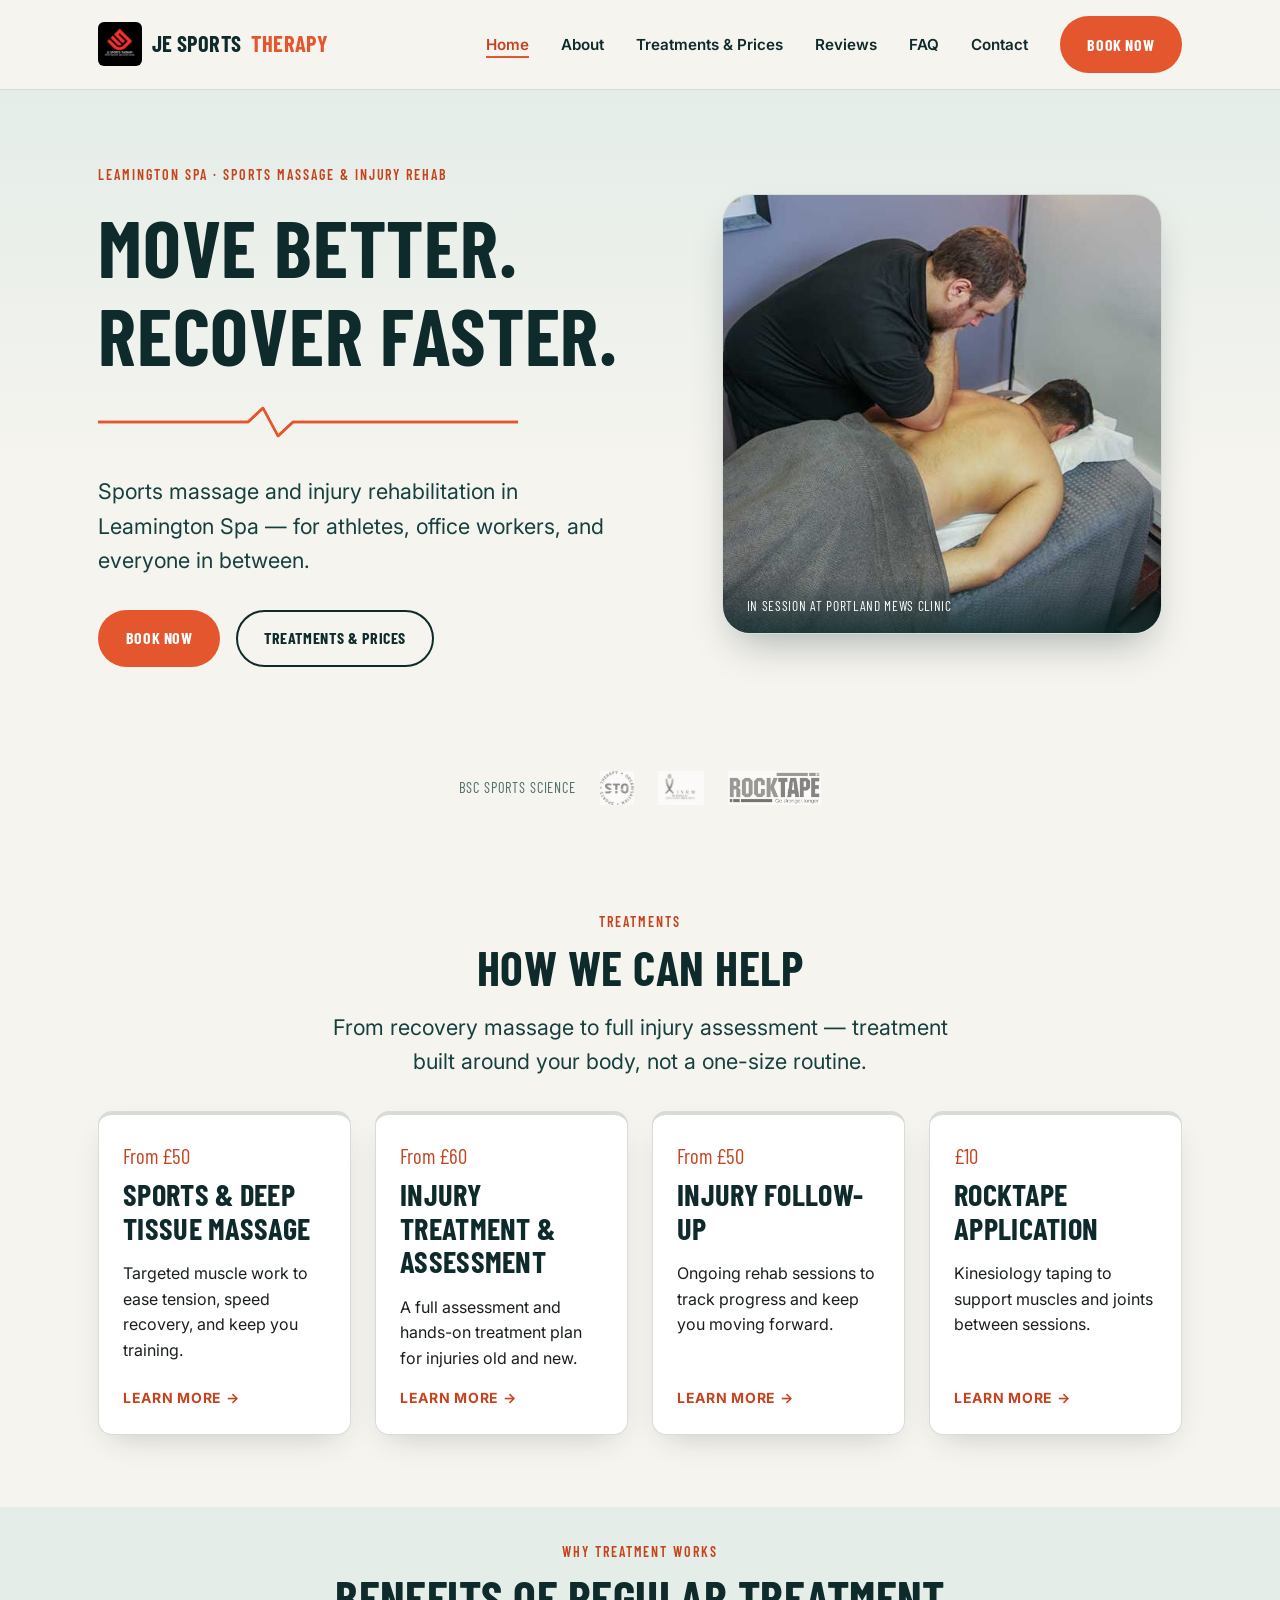
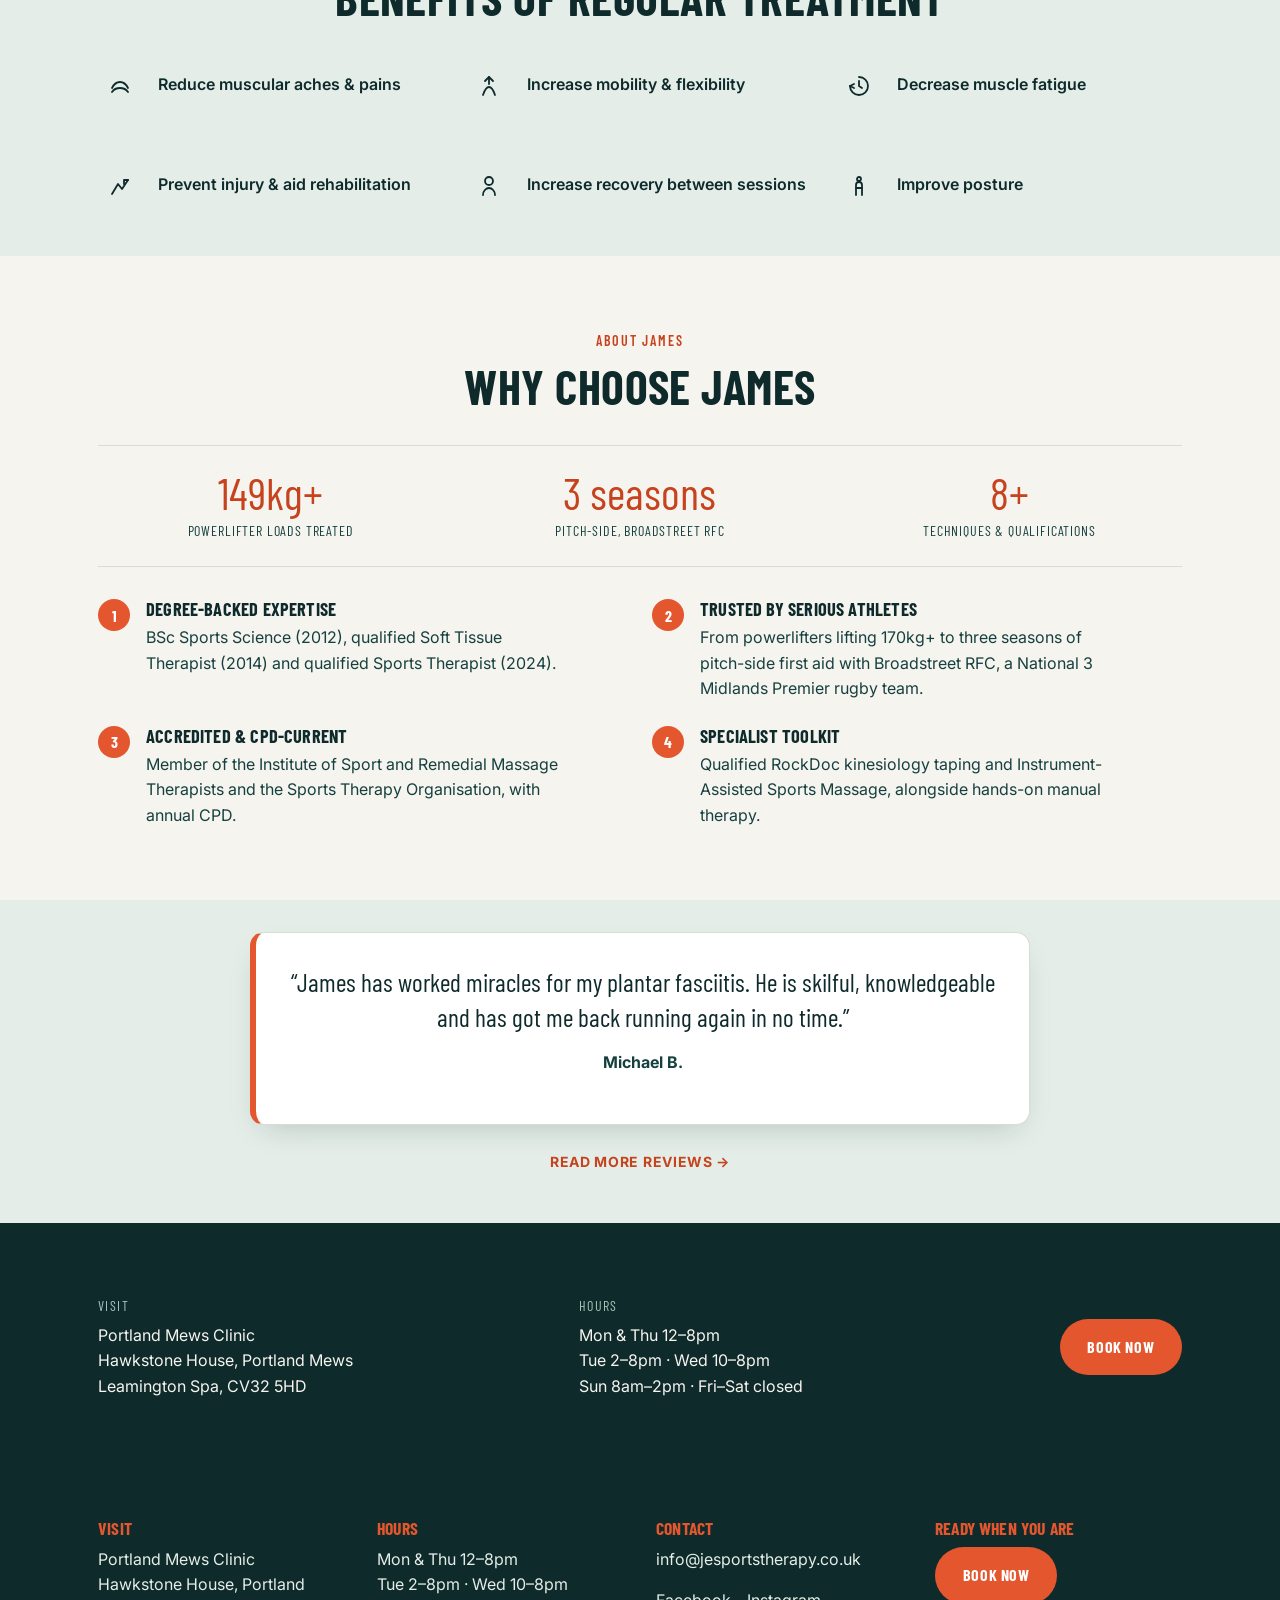
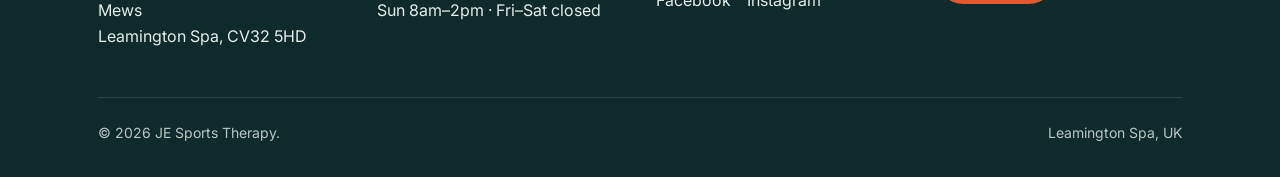
==== commit c5ce249b: "Replace generic favicon with James's actual logo mark Cropped just the geometric mark (not the text," ====
--- a/index.html
+++ b/index.html
@@ -10,7 +10,9 @@
 <meta property="og:description" content="Move better. Recover faster. Sports massage and injury rehabilitation with James Egginton in Leamington Spa.">
 <meta property="og:type" content="website">
 <meta name="theme-color" content="#0E2A2B">
-<link rel="icon" type="image/svg+xml" href="assets/img/favicon.svg">
+<link rel="icon" type="image/png" sizes="32x32" href="assets/img/favicon-32.png">
+<link rel="icon" type="image/png" sizes="16x16" href="assets/img/favicon-16.png">
+<link rel="apple-touch-icon" href="assets/img/apple-touch-icon.png">
 <link rel="canonical" href="index.html">
 <link rel="preconnect" href="https://fonts.googleapis.com">
 <link rel="preconnect" href="https://fonts.gstatic.com" crossorigin>
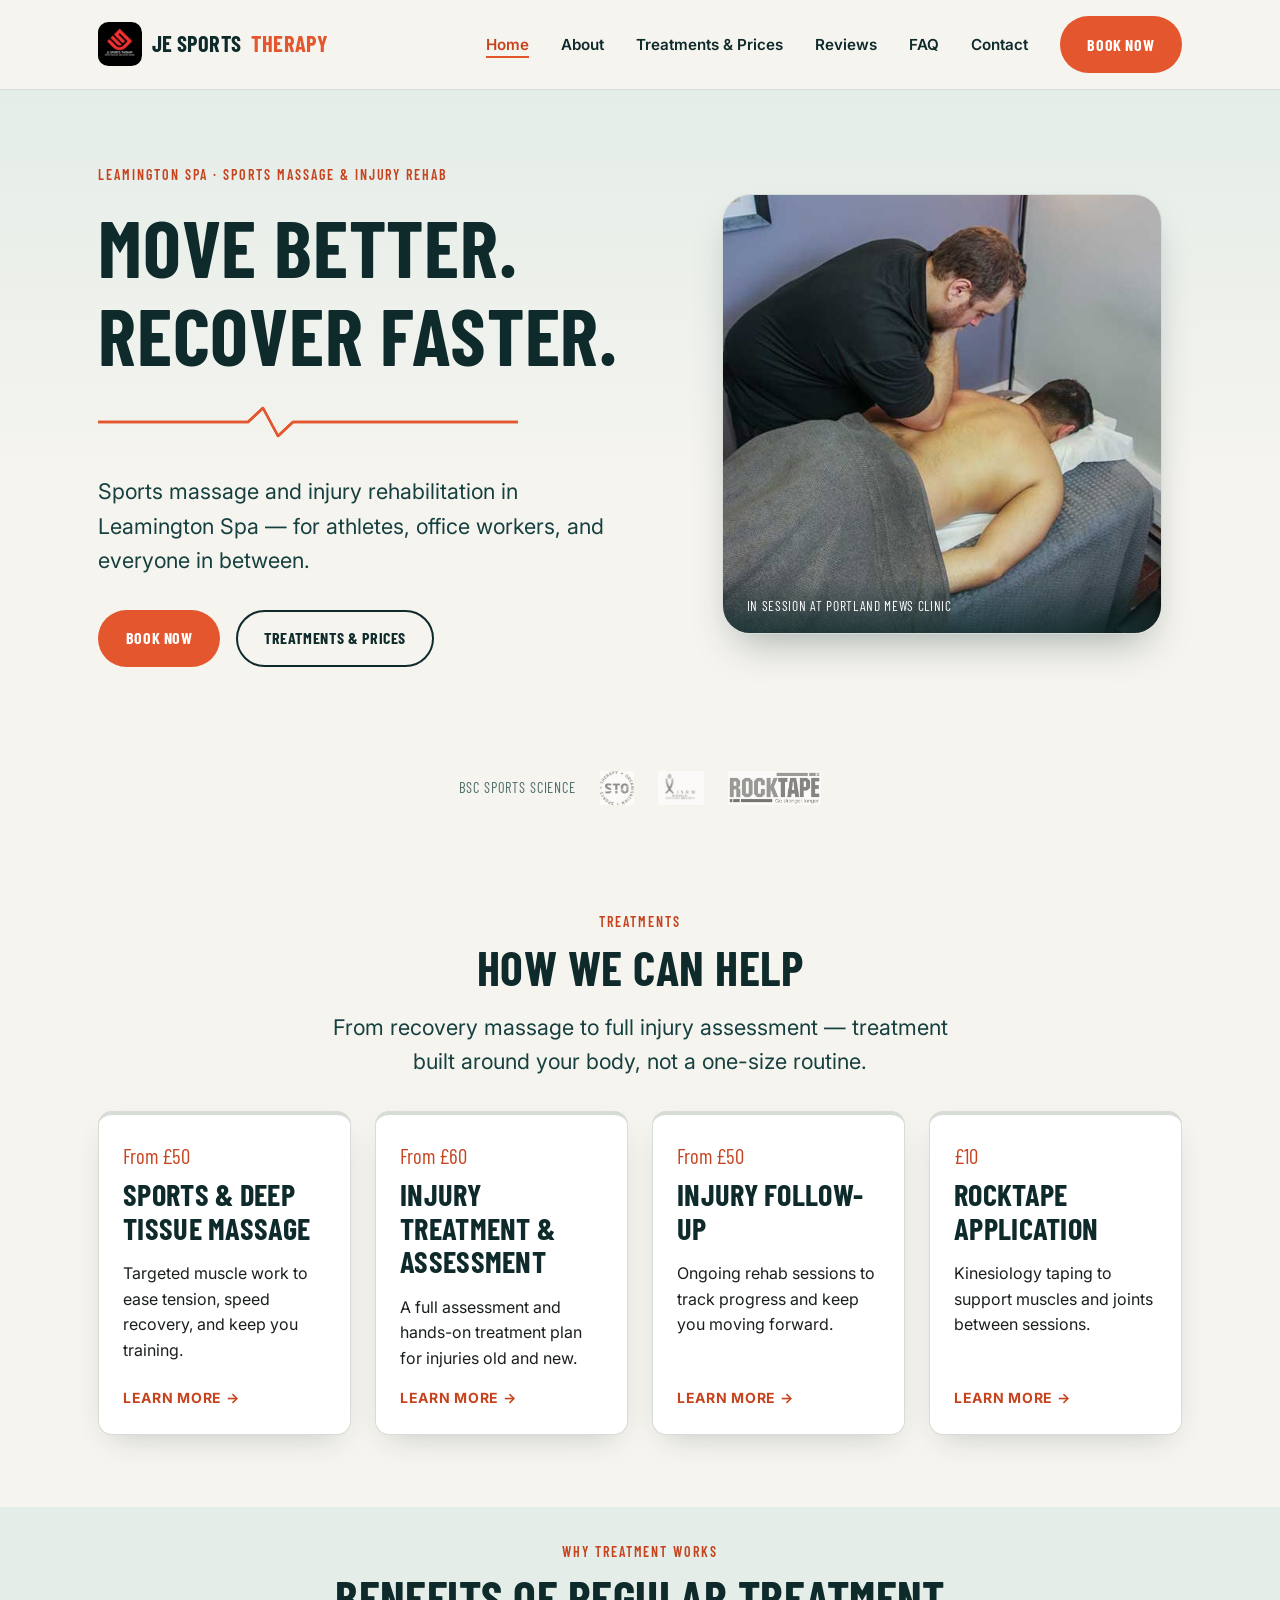
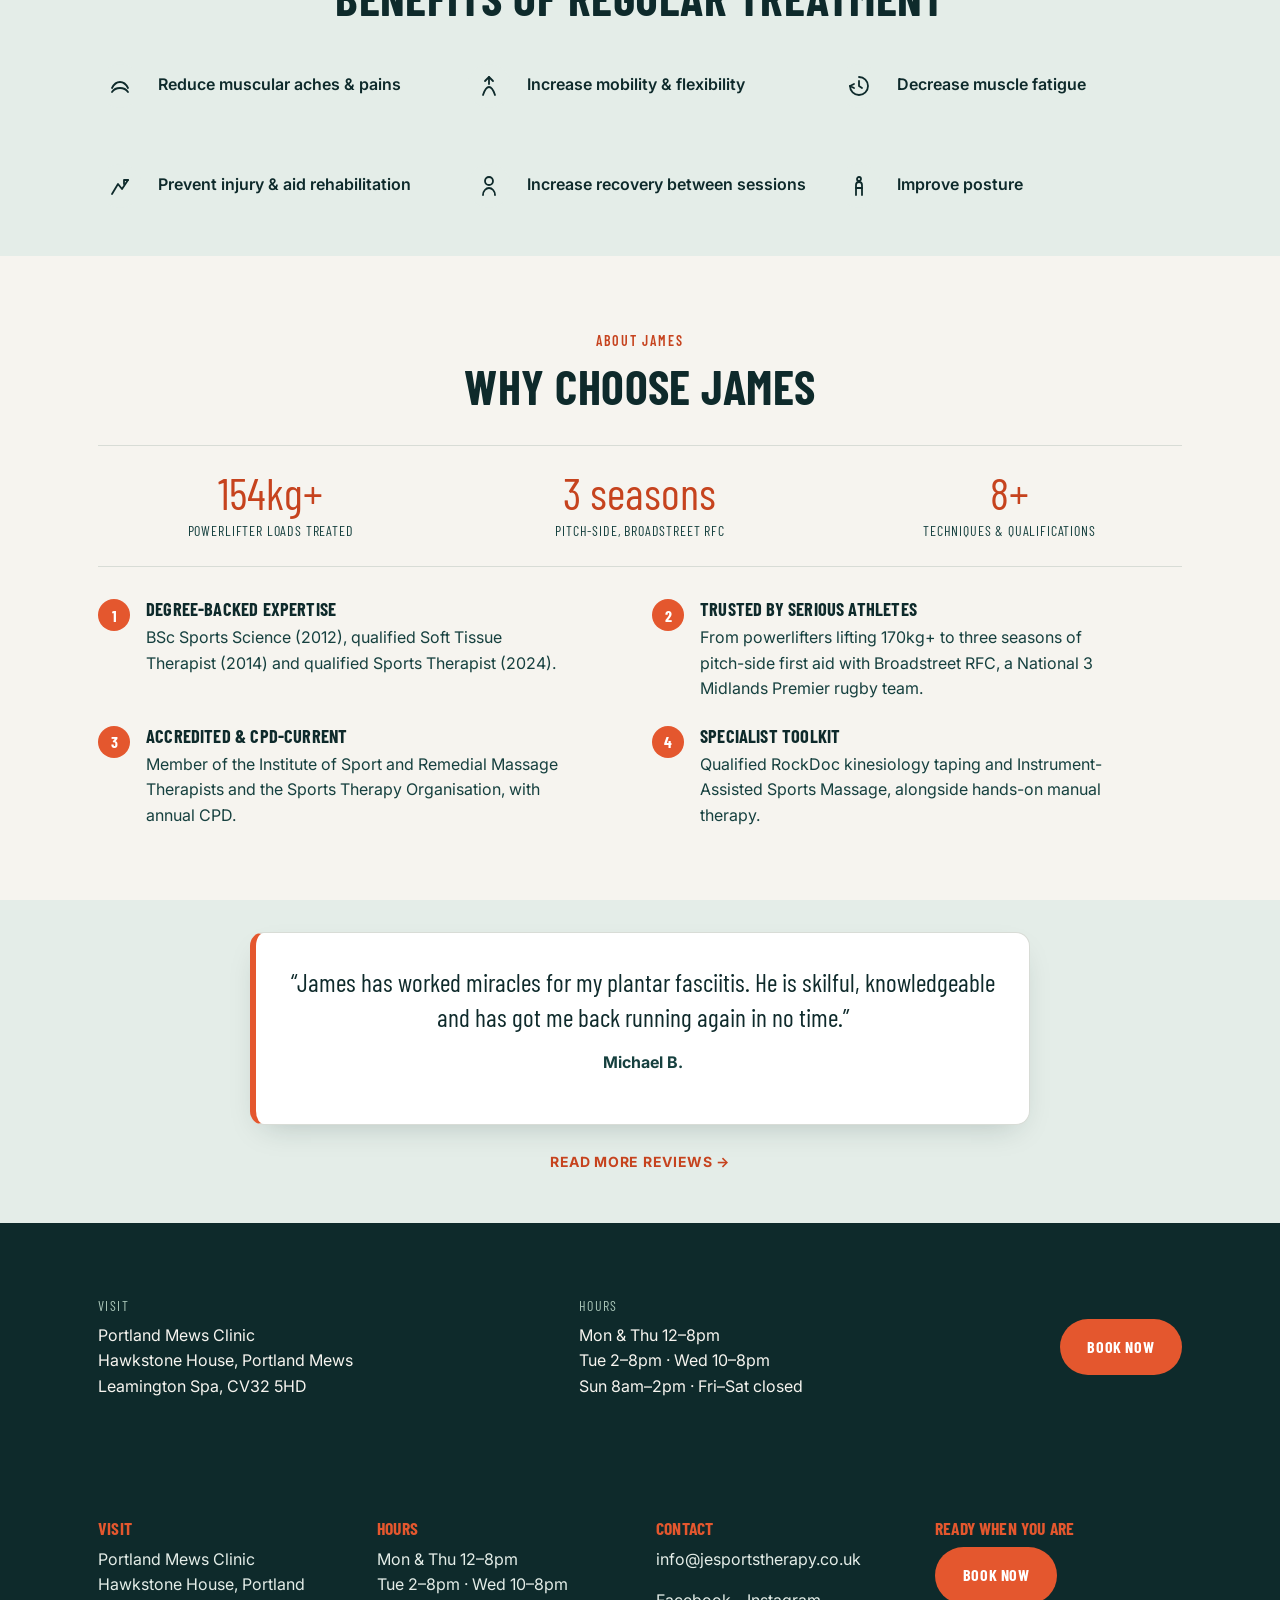
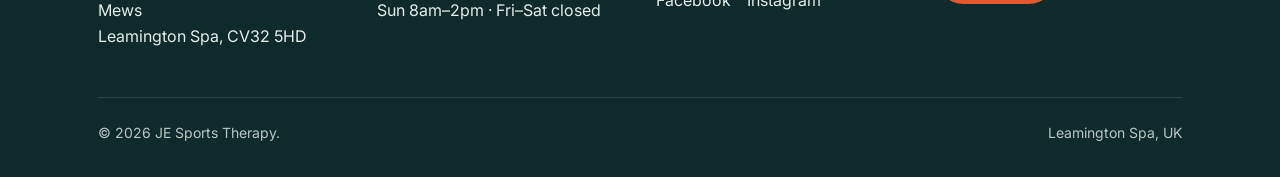
==== commit 6c9153bf: "Add favicon.ico for Safari, round the logo mark's hard square edges Safari falls back to checking /f" ====
--- a/index.html
+++ b/index.html
@@ -10,6 +10,7 @@
 <meta property="og:description" content="Move better. Recover faster. Sports massage and injury rehabilitation with James Egginton in Leamington Spa.">
 <meta property="og:type" content="website">
 <meta name="theme-color" content="#0E2A2B">
+<link rel="icon" href="/favicon.ico" sizes="any">
 <link rel="icon" type="image/png" sizes="32x32" href="assets/img/favicon-32.png">
 <link rel="icon" type="image/png" sizes="16x16" href="assets/img/favicon-16.png">
 <link rel="apple-touch-icon" href="assets/img/apple-touch-icon.png">
--- a/assets/css/main.css
+++ b/assets/css/main.css
@@ -145,7 +145,7 @@
 .nav__brand-mark {
   height: 2.75rem;
   width: 2.75rem;
-  border-radius: var(--radius-sm);
+  border-radius: 24%;
   display: block;
   flex-shrink: 0;
 }
